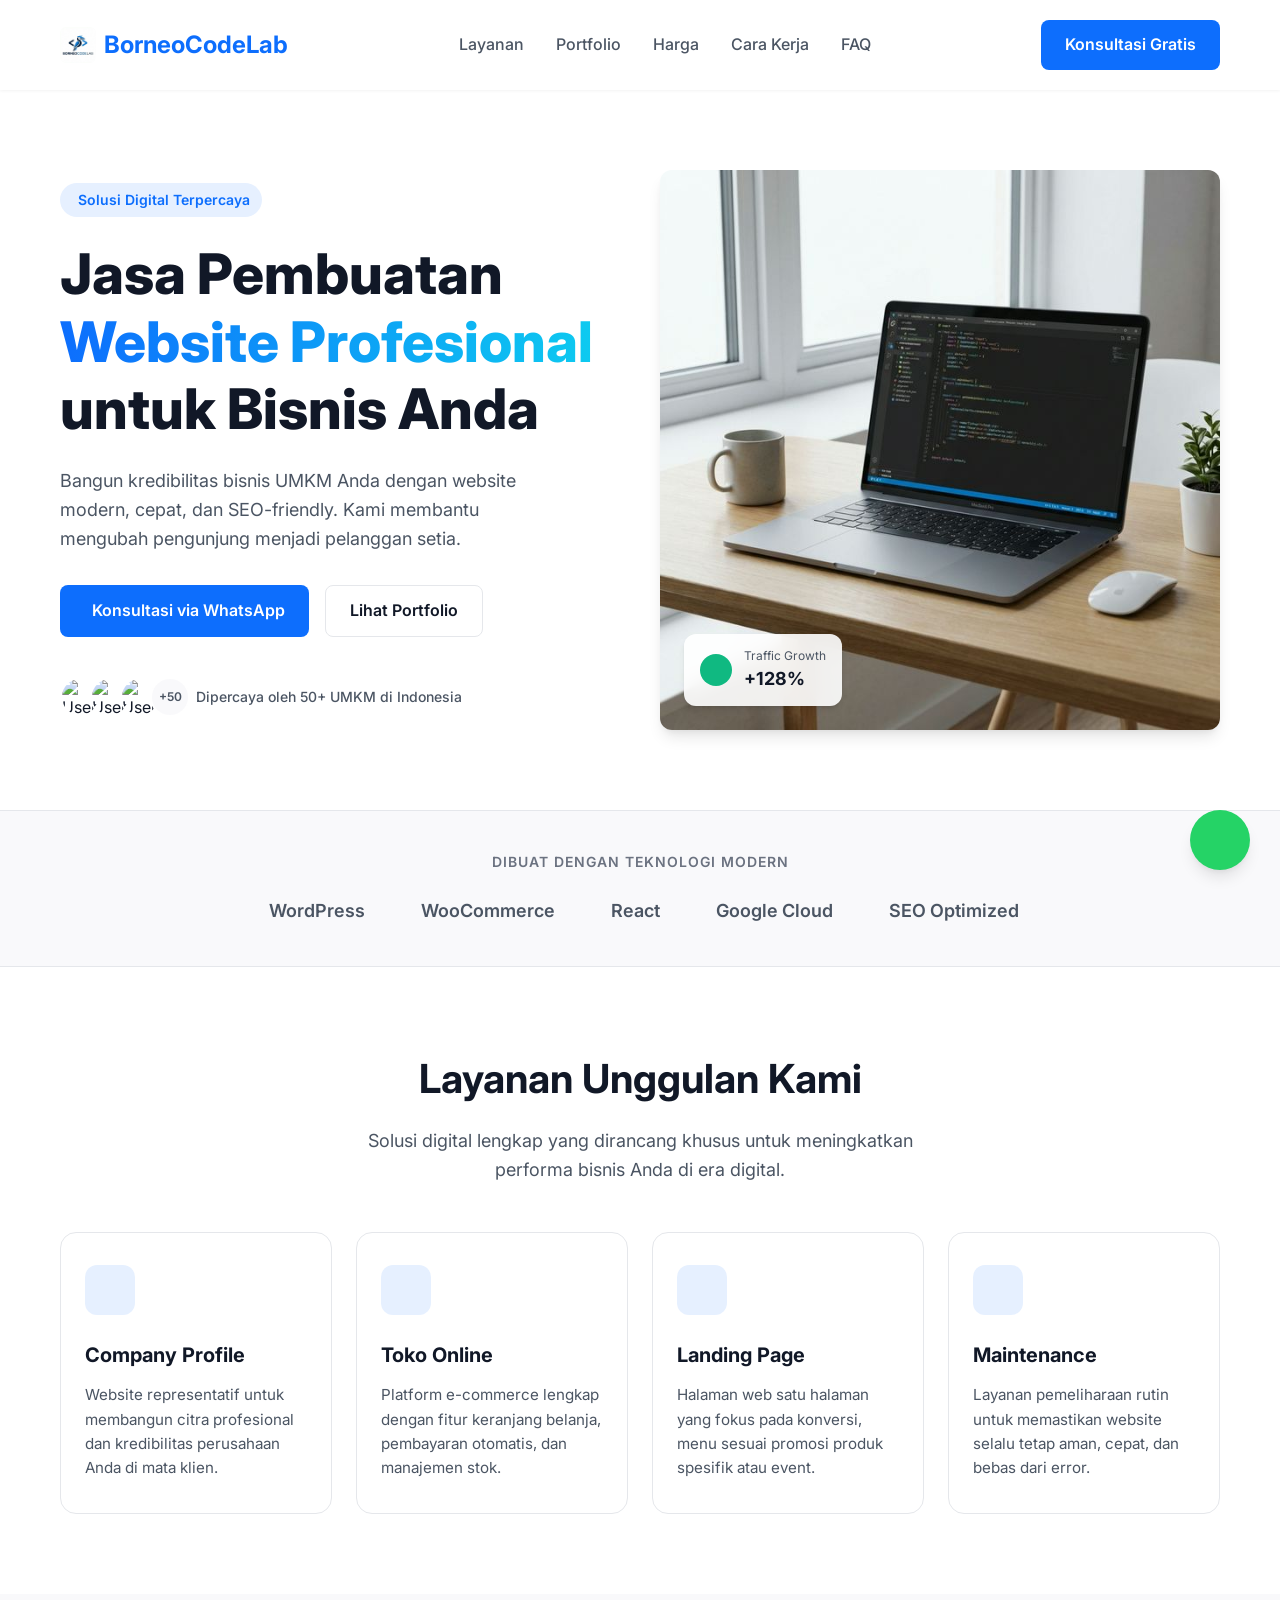
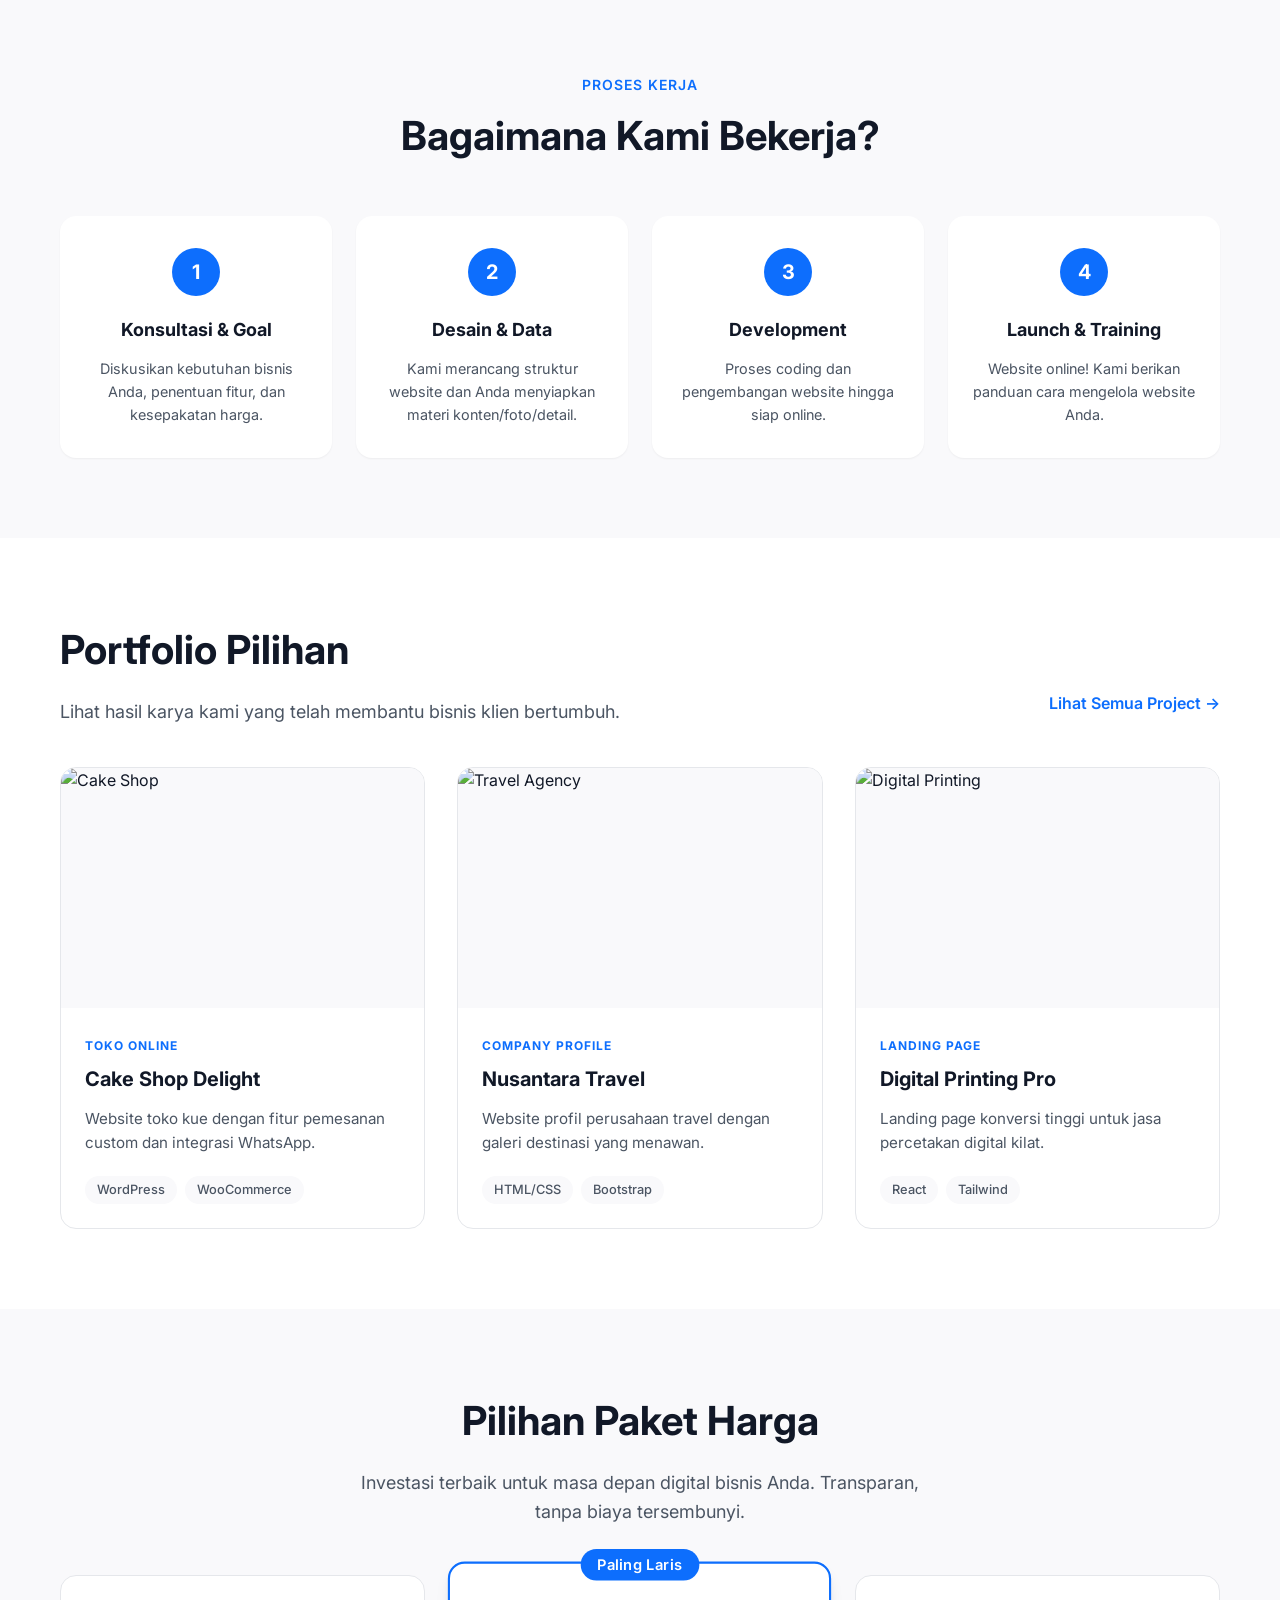
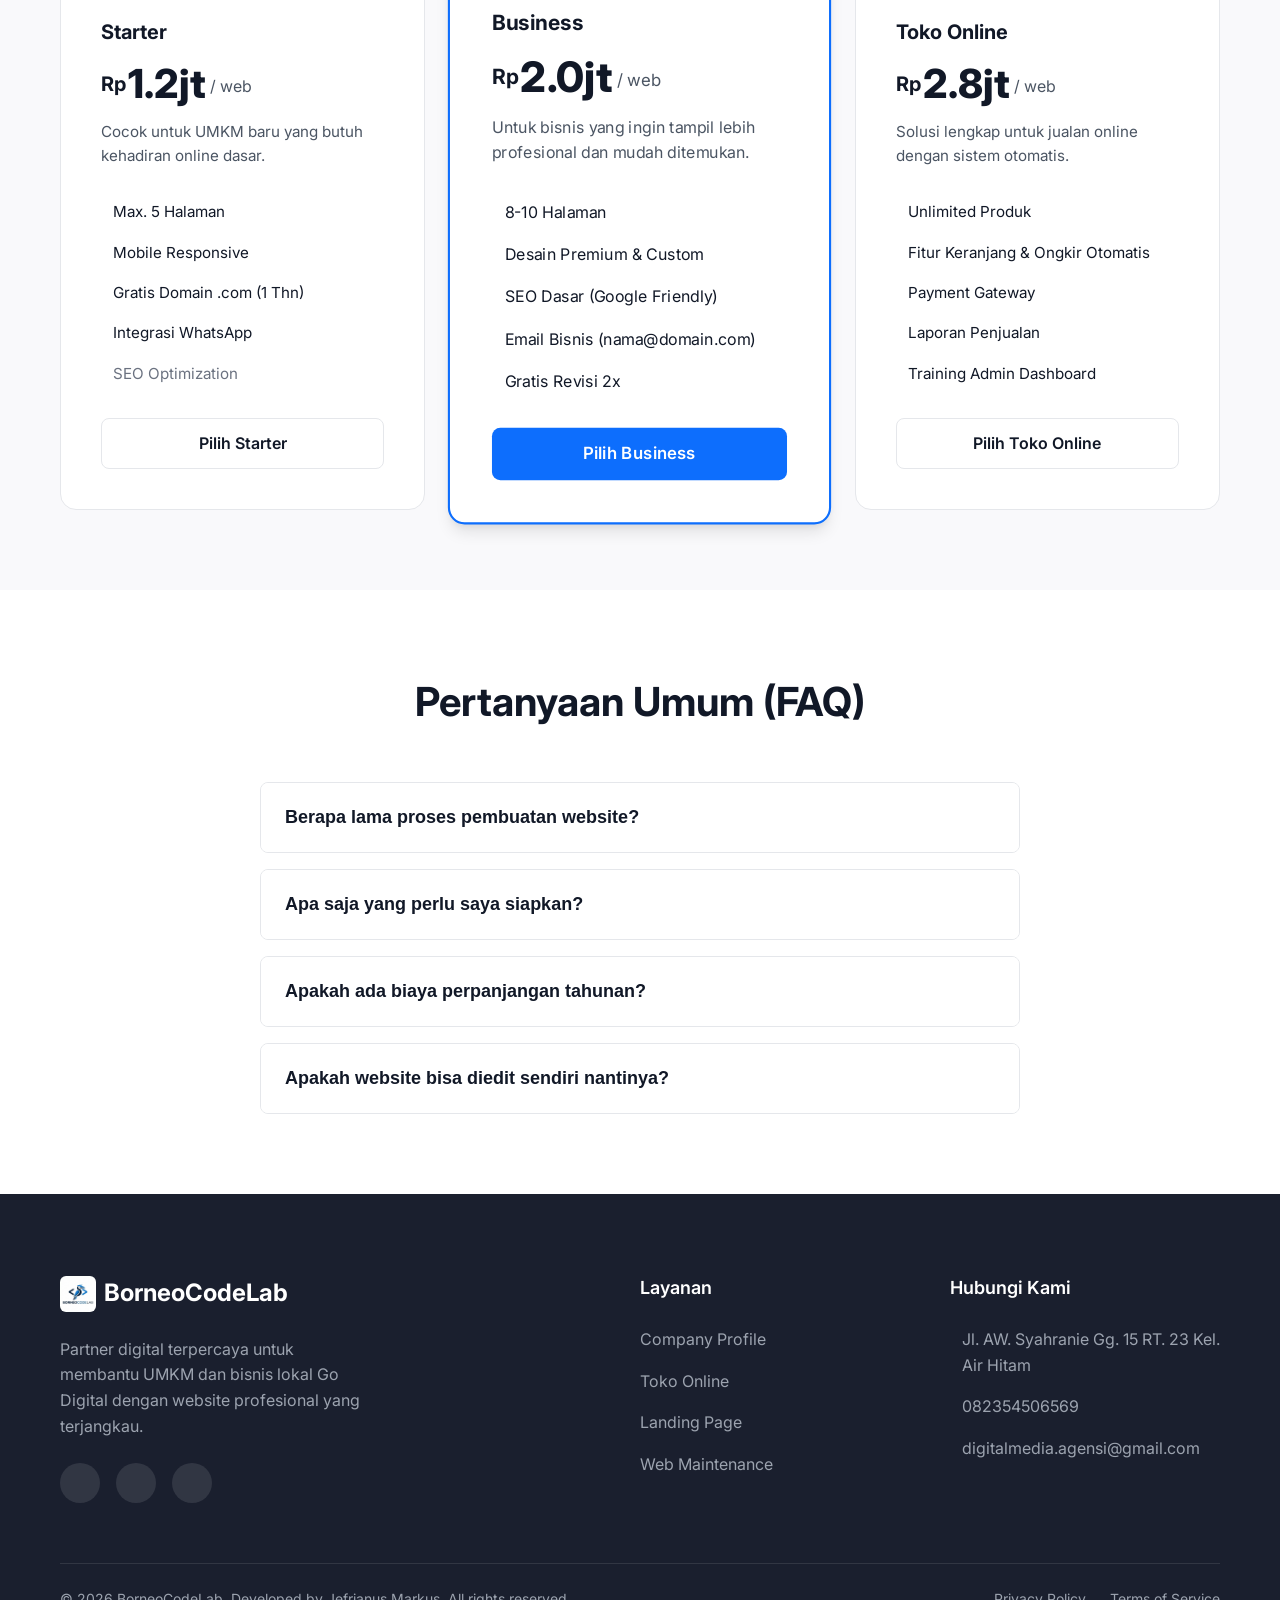
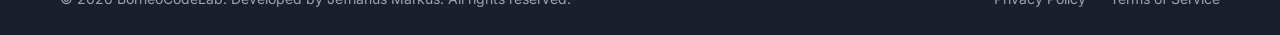
==== index.html @ c0558a6a "Add files via upload" ====
<!DOCTYPE html>
<html lang="id">

<head>
    <meta charset="UTF-8">
    <meta name="viewport" content="width=device-width, initial-scale=1.0">
    <title>BorneoCodeLab | Jasa Pembuatan Website Profesional</title>
    <meta name="description"
        content="Jasa pembuatan website profesional untuk bisnis dan UMKM Anda. Desain modern, cepat, dan SEO-friendly.">
    <link rel="preconnect" href="https://fonts.googleapis.com">
    <link rel="preconnect" href="https://fonts.gstatic.com" crossorigin>
    <link href="https://fonts.googleapis.com/css2?family=Inter:wght@300;400;500;600;700&display=swap" rel="stylesheet">
    <script src="https://unpkg.com/@phosphor-icons/web"></script>
    <link rel="stylesheet" href="css/style.css">
</head>

<body>

    <!-- Header Navigation -->
    <header class="header">
        <div class="container header-container">
            <a href="#" class="logo">
                <img src="assets/logo_borneocodelab.png" alt="BorneoCodeLab Logo"
                    style="height: 36px; border-radius: 6px; mix-blend-mode: multiply;">
                BorneoCodeLab
            </a>

            <nav class="nav-links">
                <a href="#layanan">Layanan</a>
                <a href="#portfolio">Portfolio</a>
                <a href="#harga">Harga</a>
                <a href="#cara-kerja">Cara Kerja</a>
                <a href="#faq">FAQ</a>
            </nav>

            <a href="#kontak" class="btn btn-primary">Konsultasi Gratis</a>

            <button class="mobile-menu-btn">
                <i class="ph ph-list"></i>
            </button>
        </div>
    </header>

    <!-- Hero Section -->
    <section class="hero">
        <div class="container hero-container">
            <div class="hero-content">
                <div class="badge">
                    <i class="ph-fill ph-star"></i> Solusi Digital Terpercaya
                </div>
                <h1>Jasa Pembuatan <br><span class="text-gradient">Website Profesional</span><br> untuk Bisnis Anda</h1>
                <p>Bangun kredibilitas bisnis UMKM Anda dengan website modern, cepat, dan SEO-friendly. Kami membantu
                    mengubah pengunjung menjadi pelanggan setia.</p>

                <div class="hero-buttons">
                    <a href="https://wa.me/6282354506569" class="btn btn-primary" target="_blank">
                        <i class="ph-fill ph-whatsapp-logo"></i> Konsultasi via WhatsApp
                    </a>
                    <a href="#portfolio" class="btn btn-secondary">Lihat Portfolio</a>
                </div>

                <div class="social-proof">
                    <div class="avatars">
                        <img src="https://i.pravatar.cc/100?img=1" alt="User 1">
                        <img src="https://i.pravatar.cc/100?img=3" alt="User 2">
                        <img src="https://i.pravatar.cc/100?img=5" alt="User 3">
                        <div class="avatar-more">+50</div>
                    </div>
                    <span>Dipercaya oleh 50+ UMKM di Indonesia</span>
                </div>
            </div>

            <div class="hero-image">
                <div class="image-wrapper">
                    <img src="assets/hero_laptop.png" alt="Laptop showing code">
                    <div class="floating-badge">
                        <div class="icon-up"><i class="ph-fill ph-trend-up"></i></div>
                        <div class="badge-text">
                            <span class="label">Traffic Growth</span>
                            <span class="value">+128%</span>
                        </div>
                    </div>
                </div>
            </div>
        </div>
    </section>

    <!-- Logo Banner -->
    <section class="tech-stack">
        <div class="container">
            <p class="tech-title">DIBUAT DENGAN TEKNOLOGI MODERN</p>
            <div class="tech-logos">
                <div class="tech-item"><i class="ph ph-squares-four"></i> WordPress</div>
                <div class="tech-item"><i class="ph ph-shopping-cart"></i> WooCommerce</div>
                <div class="tech-item"><i class="ph ph-atom"></i> React</div>
                <div class="tech-item"><i class="ph ph-cloud"></i> Google Cloud</div>
                <div class="tech-item"><i class="ph ph-magnifying-glass"></i> SEO Optimized</div>
            </div>
        </div>
    </section>

    <!-- Services Section -->
    <section id="layanan" class="services">
        <div class="container">
            <div class="section-header">
                <h2>Layanan Unggulan Kami</h2>
                <p>Solusi digital lengkap yang dirancang khusus untuk meningkatkan performa bisnis Anda di era digital.
                </p>
            </div>

            <div class="services-grid">
                <div class="service-card">
                    <div class="icon-wrapper"><i class="ph ph-buildings"></i></div>
                    <h3>Company Profile</h3>
                    <p>Website representatif untuk membangun citra profesional dan kredibilitas perusahaan Anda di mata
                        klien.</p>
                </div>
                <div class="service-card">
                    <div class="icon-wrapper"><i class="ph ph-storefront"></i></div>
                    <h3>Toko Online</h3>
                    <p>Platform e-commerce lengkap dengan fitur keranjang belanja, pembayaran otomatis, dan manajemen
                        stok.</p>
                </div>
                <div class="service-card">
                    <div class="icon-wrapper"><i class="ph ph-rocket-launch"></i></div>
                    <h3>Landing Page</h3>
                    <p>Halaman web satu halaman yang fokus pada konversi, menu sesuai promosi produk spesifik atau
                        event.</p>
                </div>
                <div class="service-card">
                    <div class="icon-wrapper"><i class="ph ph-wrench"></i></div>
                    <h3>Maintenance</h3>
                    <p>Layanan pemeliharaan rutin untuk memastikan website selalu tetap aman, cepat, dan bebas dari
                        error.</p>
                </div>
            </div>
        </div>
    </section>

    <!-- How it Works Section -->
    <section id="cara-kerja" class="how-it-works bg-light">
        <div class="container">
            <div class="section-header">
                <span class="subtitle">PROSES KERJA</span>
                <h2>Bagaimana Kami Bekerja?</h2>
            </div>

            <div class="steps-grid">
                <div class="step-card">
                    <div class="step-number">1</div>
                    <h3>Konsultasi & Goal</h3>
                    <p>Diskusikan kebutuhan bisnis Anda, penentuan fitur, dan kesepakatan harga.</p>
                </div>
                <div class="step-card">
                    <div class="step-number">2</div>
                    <h3>Desain & Data</h3>
                    <p>Kami merancang struktur website dan Anda menyiapkan materi konten/foto/detail.</p>
                </div>
                <div class="step-card">
                    <div class="step-number">3</div>
                    <h3>Development</h3>
                    <p>Proses coding dan pengembangan website hingga siap online.</p>
                </div>
                <div class="step-card">
                    <div class="step-number">4</div>
                    <h3>Launch & Training</h3>
                    <p>Website online! Kami berikan panduan cara mengelola website Anda.</p>
                </div>
            </div>
        </div>
    </section>

    <!-- Portfolio Section -->
    <section id="portfolio" class="portfolio">
        <div class="container">
            <div class="portfolio-header">
                <div class="section-header left-align">
                    <h2>Portfolio Pilihan</h2>
                    <p>Lihat hasil karya kami yang telah membantu bisnis klien bertumbuh.</p>
                </div>
                <a href="#" class="view-all">Lihat Semua Project &rarr;</a>
            </div>

            <div class="portfolio-grid">
                <!-- Portfolio 1 -->
                <div class="portfolio-card">
                    <div class="portfolio-image">
                        <img src="https://picsum.photos/seed/cake/600/400" alt="Cake Shop">
                    </div>
                    <div class="portfolio-content">
                        <span class="tag">TOKO ONLINE</span>
                        <h3>Cake Shop Delight</h3>
                        <p>Website toko kue dengan fitur pemesanan custom dan integrasi WhatsApp.</p>
                        <div class="tags">
                            <span>WordPress</span>
                            <span>WooCommerce</span>
                        </div>
                    </div>
                </div>
                <!-- Portfolio 2 -->
                <div class="portfolio-card">
                    <div class="portfolio-image">
                        <img src="https://picsum.photos/seed/travel/600/400" alt="Travel Agency">
                    </div>
                    <div class="portfolio-content">
                        <span class="tag">COMPANY PROFILE</span>
                        <h3>Nusantara Travel</h3>
                        <p>Website profil perusahaan travel dengan galeri destinasi yang menawan.</p>
                        <div class="tags">
                            <span>HTML/CSS</span>
                            <span>Bootstrap</span>
                        </div>
                    </div>
                </div>
                <!-- Portfolio 3 -->
                <div class="portfolio-card">
                    <div class="portfolio-image">
                        <img src="https://picsum.photos/seed/tech/600/400" alt="Digital Printing">
                    </div>
                    <div class="portfolio-content">
                        <span class="tag">LANDING PAGE</span>
                        <h3>Digital Printing Pro</h3>
                        <p>Landing page konversi tinggi untuk jasa percetakan digital kilat.</p>
                        <div class="tags">
                            <span>React</span>
                            <span>Tailwind</span>
                        </div>
                    </div>
                </div>
            </div>
        </div>
    </section>

    <!-- Pricing Section -->
    <section id="harga" class="pricing bg-light">
        <div class="container">
            <div class="section-header">
                <h2>Pilihan Paket Harga</h2>
                <p>Investasi terbaik untuk masa depan digital bisnis Anda. Transparan, tanpa biaya tersembunyi.</p>
            </div>

            <div class="pricing-grid">
                <!-- Pricing 1 -->
                <div class="pricing-card">
                    <div class="plan-name">Starter</div>
                    <div class="price">
                        <span class="currency">Rp</span>
                        <span class="amount">1.2jt</span>
                        <span class="period">/ web</span>
                    </div>
                    <p class="plan-desc">Cocok untuk UMKM baru yang butuh kehadiran online dasar.</p>

                    <ul class="features">
                        <li><i class="ph-fill ph-check-circle"></i> Max. 5 Halaman</li>
                        <li><i class="ph-fill ph-check-circle"></i> Mobile Responsive</li>
                        <li><i class="ph-fill ph-check-circle"></i> Gratis Domain .com (1 Thn)</li>
                        <li><i class="ph-fill ph-check-circle"></i> Integrasi WhatsApp</li>
                        <li class="disabled"><i class="ph ph-minus-circle"></i> SEO Optimization</li>
                    </ul>

                    <a href="https://wa.me/6282354506569?text=Halo%20Jefri%2C%20saya%20tertarik%20dengan%20paket%20website%20Starter."
                        class="btn btn-outline" target="_blank">Pilih Starter</a>
                </div>

                <!-- Pricing 2 (Popular) -->
                <div class="pricing-card popular">
                    <div class="popular-badge">Paling Laris</div>
                    <div class="plan-name">Business</div>
                    <div class="price">
                        <span class="currency">Rp</span>
                        <span class="amount">2.0jt</span>
                        <span class="period">/ web</span>
                    </div>
                    <p class="plan-desc">Untuk bisnis yang ingin tampil lebih profesional dan mudah ditemukan.</p>

                    <ul class="features">
                        <li><i class="ph-fill ph-check-circle"></i> 8-10 Halaman</li>
                        <li><i class="ph-fill ph-check-circle"></i> Desain Premium & Custom</li>
                        <li><i class="ph-fill ph-check-circle"></i> SEO Dasar (Google Friendly)</li>
                        <li><i class="ph-fill ph-check-circle"></i> Email Bisnis (nama@domain.com)</li>
                        <li><i class="ph-fill ph-check-circle"></i> Gratis Revisi 2x</li>
                    </ul>

                    <a href="https://wa.me/6282354506569?text=Halo%20Jefri%2C%20saya%20tertarik%20dengan%20paket%20website%20Business."
                        class="btn btn-primary" target="_blank">Pilih Business</a>
                </div>

                <!-- Pricing 3 -->
                <div class="pricing-card">
                    <div class="plan-name">Toko Online</div>
                    <div class="price">
                        <span class="currency">Rp</span>
                        <span class="amount">2.8jt</span>
                        <span class="period">/ web</span>
                    </div>
                    <p class="plan-desc">Solusi lengkap untuk jualan online dengan sistem otomatis.</p>

                    <ul class="features">
                        <li><i class="ph-fill ph-check-circle"></i> Unlimited Produk</li>
                        <li><i class="ph-fill ph-check-circle"></i> Fitur Keranjang & Ongkir Otomatis</li>
                        <li><i class="ph-fill ph-check-circle"></i> Payment Gateway</li>
                        <li><i class="ph-fill ph-check-circle"></i> Laporan Penjualan</li>
                        <li><i class="ph-fill ph-check-circle"></i> Training Admin Dashboard</li>
                    </ul>

                    <a href="https://wa.me/6282354506569?text=Halo%20Jefri%2C%20saya%20tertarik%20dengan%20paket%20website%20Toko%20Online."
                        class="btn btn-outline" target="_blank">Pilih Toko Online</a>
                </div>
            </div>
        </div>
    </section>

    <!-- FAQ Section -->
    <section id="faq" class="faq">
        <div class="container faq-container">
            <div class="section-header">
                <h2>Pertanyaan Umum (FAQ)</h2>
            </div>

            <div class="accordion">
                <div class="accordion-item">
                    <button class="accordion-header">
                        Berapa lama proses pembuatan website?
                        <i class="ph ph-caret-down"></i>
                    </button>
                    <div class="accordion-content">
                        <p>Waktu pengerjaan umumnya memakan waktu 7 hingga 14 hari kerja tergantung dari kompleksitas
                            fitur dan kesiapan materi dari Anda.</p>
                    </div>
                </div>
                <div class="accordion-item">
                    <button class="accordion-header">
                        Apa saja yang perlu saya siapkan?
                        <i class="ph ph-caret-down"></i>
                    </button>
                    <div class="accordion-content">
                        <p>Anda hanya perlu menyiapkan profil singkat bisnis, logo, foto-foto produk/jasa, dan draft
                            konten. Kami akan memandu Anda untuk sisanya.</p>
                    </div>
                </div>
                <div class="accordion-item">
                    <button class="accordion-header">
                        Apakah ada biaya perpanjangan tahunan?
                        <i class="ph ph-caret-down"></i>
                    </button>
                    <div class="accordion-content">
                        <p>Ya, biaya perpanjangan sekitar Rp 500.000 hingga Rp 1.000.000 per tahun untuk memperpanjang
                            masa aktif domain dan hosting (server) agar website Anda tetap online.</p>
                    </div>
                </div>
                <div class="accordion-item">
                    <button class="accordion-header">
                        Apakah website bisa diedit sendiri nantinya?
                        <i class="ph ph-caret-down"></i>
                    </button>
                    <div class="accordion-content">
                        <p>Tentu saja. Kami akan memberikan dashboard admin yang user-friendly dan memberikan panduan
                            singkat (training) tentang cara mengubah teks, gambar, atau produk.</p>
                    </div>
                </div>
            </div>
        </div>
    </section>

    <!-- Footer -->
    <footer class="footer">
        <div class="container footer-container">
            <div class="footer-col brand-col">
                <a href="#" class="logo footer-logo">
                    <img src="assets/logo_borneocodelab.png" alt="BorneoCodeLab Logo"
                        style="height: 36px; border-radius: 6px;">
                    BorneoCodeLab
                </a>
                <p>Partner digital terpercaya untuk membantu UMKM dan bisnis lokal Go Digital dengan website profesional
                    yang terjangkau.</p>
                <div class="social-icons">
                    <a href="#"><i class="ph ph-twitter-logo"></i></a>
                    <a href="#"><i class="ph ph-instagram-logo"></i></a>
                    <a href="#"><i class="ph ph-linkedin-logo"></i></a>
                </div>
            </div>

            <div class="footer-col">
                <h3>Layanan</h3>
                <ul>
                    <li><a href="#">Company Profile</a></li>
                    <li><a href="#">Toko Online</a></li>
                    <li><a href="#">Landing Page</a></li>
                    <li><a href="#">Web Maintenance</a></li>
                </ul>
            </div>

            <div class="footer-col">
                <h3>Hubungi Kami</h3>
                <ul class="contact-info">
                    <li><i class="ph-fill ph-map-pin"></i> Jl. AW. Syahranie Gg. 15 RT. 23 Kel. Air Hitam</li>
                    <li><i class="ph-fill ph-phone"></i> 082354506569</li>
                    <li><i class="ph-fill ph-envelope-simple"></i> digitalmedia.agensi@gmail.com</li>
                </ul>
            </div>
        </div>

        <div class="container">
            <div class="footer-bottom">
                <p>&copy; 2026 BorneoCodeLab. Developed by Jefrianus Markus. All rights reserved.</p>
                <div class="footer-links">
                    <a href="#">Privacy Policy</a>
                    <a href="#">Terms of Service</a>
                </div>
            </div>
        </div>
    </footer>

    <!-- Floating WhatsApp -->
    <a href="https://wa.me/6282354506569" class="floating-wa" target="_blank">
        <i class="ph-fill ph-whatsapp-logo"></i>
    </a>

    <script src="js/script.js"></script>
</body>

</html>
---- css/style.css ----
/* Reset */
* {
    margin: 0;
    padding: 0;
    box-sizing: border-box;
}

:root {
    --primary-color: #0d6efd; /* Bootstrap blue similar to the design */
    --primary-hover: #0b5ed7;
    --text-primary: #111827;
    --text-secondary: #4b5563;
    --text-light: #6b7280;
    --bg-light: #f9f9fb;
    --white: #ffffff;
    --border-color: #e5e7eb;
    --font-family: 'Inter', sans-serif;
    --shadow-sm: 0 1px 2px 0 rgba(0, 0, 0, 0.05);
    --shadow-md: 0 4px 6px -1px rgba(0, 0, 0, 0.1), 0 2px 4px -1px rgba(0, 0, 0, 0.06);
    --shadow-lg: 0 10px 15px -3px rgba(0, 0, 0, 0.1), 0 4px 6px -2px rgba(0, 0, 0, 0.05);
}

body {
    font-family: var(--font-family);
    color: var(--text-primary);
    line-height: 1.6;
    background-color: var(--white);
}

a {
    text-decoration: none;
    color: inherit;
    transition: all 0.3s ease;
}

ul {
    list-style: none;
}

.container {
    max-width: 1200px;
    margin: 0 auto;
    padding: 0 20px;
}

.bg-light {
    background-color: var(--bg-light);
}

/* Buttons */
.btn {
    display: inline-flex;
    align-items: center;
    justify-content: center;
    gap: 8px;
    padding: 12px 24px;
    border-radius: 8px;
    font-size: 1rem;
    font-weight: 600;
    cursor: pointer;
    transition: all 0.3s ease;
    border: none;
}

.btn-primary {
    background-color: var(--primary-color);
    color: var(--white);
}

.btn-primary:hover {
    background-color: var(--primary-hover);
    transform: translateY(-2px);
    box-shadow: var(--shadow-md);
}

.btn-secondary {
    background-color: var(--white);
    color: var(--text-primary);
    border: 1px solid var(--border-color);
}

.btn-secondary:hover {
    border-color: var(--text-secondary);
    background-color: var(--bg-light);
}

.btn-outline {
    background-color: transparent;
    color: var(--text-primary);
    border: 1px solid var(--border-color);
}
.btn-outline:hover {
    background-color: var(--bg-light);
}


/* Section Headers */
.section-header {
    text-align: center;
    margin-bottom: 3rem;
    max-width: 600px;
    margin-left: auto;
    margin-right: auto;
}

.section-header.left-align {
    text-align: left;
    margin-left: 0;
    margin-right: 0;
}

.section-header h2 {
    font-size: 2.5rem;
    font-weight: 700;
    margin-bottom: 1rem;
}

.section-header p {
    color: var(--text-secondary);
    font-size: 1.125rem;
}

.subtitle {
    display: block;
    color: var(--primary-color);
    font-weight: 600;
    font-size: 0.875rem;
    text-transform: uppercase;
    letter-spacing: 1px;
    margin-bottom: 0.5rem;
}

/* Header Navbar */
.header {
    background-color: var(--white);
    padding: 20px 0;
    position: sticky;
    top: 0;
    z-index: 1000;
    box-shadow: 0 1px 3px rgba(0,0,0,0.05);
}

.header-container {
    display: flex;
    justify-content: space-between;
    align-items: center;
}

.logo {
    display: flex;
    align-items: center;
    gap: 8px;
    font-size: 1.5rem;
    font-weight: 700;
    color: var(--primary-color);
}

.logo i {
    font-size: 1.8rem;
}

.nav-links {
    display: flex;
    gap: 32px;
}

.nav-links a {
    color: var(--text-secondary);
    font-weight: 500;
}

.nav-links a:hover {
    color: var(--primary-color);
}

.mobile-menu-btn {
    display: none;
    background: none;
    border: none;
    font-size: 1.5rem;
    cursor: pointer;
    color: var(--text-primary);
}

/* Hero Section */
.hero {
    padding: 80px 0;
    overflow: hidden;
}

.hero-container {
    display: grid;
    grid-template-columns: 1fr 1fr;
    gap: 40px;
    align-items: center;
}

.badge {
    display: inline-flex;
    align-items: center;
    gap: 6px;
    padding: 6px 12px;
    background-color: rgba(13, 110, 253, 0.1);
    color: var(--primary-color);
    border-radius: 20px;
    font-size: 0.875rem;
    font-weight: 600;
    margin-bottom: 24px;
}

.hero h1 {
    font-size: 3.5rem;
    font-weight: 800;
    line-height: 1.2;
    margin-bottom: 24px;
}

.text-gradient {
    background: linear-gradient(90deg, #0d6efd, #0dcaf0);
    -webkit-background-clip: text;
    -webkit-text-fill-color: transparent;
}

.hero p {
    font-size: 1.125rem;
    color: var(--text-secondary);
    margin-bottom: 32px;
    max-width: 90%;
}

.hero-buttons {
    display: flex;
    gap: 16px;
    margin-bottom: 40px;
}

.social-proof {
    display: flex;
    align-items: center;
    gap: 16px;
}

.avatars {
    display: flex;
}

.avatars img, .avatar-more {
    width: 40px;
    height: 40px;
    border-radius: 50%;
    border: 2px solid var(--white);
    margin-right: -10px;
}

.avatar-more {
    background-color: var(--bg-light);
    display: flex;
    align-items: center;
    justify-content: center;
    font-size: 0.75rem;
    font-weight: 600;
    color: var(--text-secondary);
    z-index: 1;
}

.social-proof span {
    font-size: 0.875rem;
    color: var(--text-secondary);
    font-weight: 500;
}

.hero-image {
    position: relative;
}

.image-wrapper {
    position: relative;
    border-radius: 12px;
    overflow: hidden;
    box-shadow: var(--shadow-lg);
}

.image-wrapper img {
    width: 100%;
    height: auto;
    display: block;
}

.floating-badge {
    position: absolute;
    bottom: 24px;
    left: 24px;
    background-color: rgba(255, 255, 255, 0.9);
    backdrop-filter: blur(10px);
    padding: 12px 16px;
    border-radius: 12px;
    display: flex;
    align-items: center;
    gap: 12px;
    box-shadow: var(--shadow-md);
}

.icon-up {
    background-color: #10b981;
    color: white;
    width: 32px;
    height: 32px;
    border-radius: 50%;
    display: flex;
    align-items: center;
    justify-content: center;
}

.badge-text {
    display: flex;
    flex-direction: column;
}

.badge-text .label {
    font-size: 0.75rem;
    color: var(--text-secondary);
}

.badge-text .value {
    font-size: 1.125rem;
    font-weight: 700;
    color: var(--text-primary);
}

/* Tech Stack Banner */
.tech-stack {
    padding: 40px 0;
    background-color: var(--bg-light);
    border-top: 1px solid var(--border-color);
    border-bottom: 1px solid var(--border-color);
}

.tech-title {
    text-align: center;
    font-size: 0.875rem;
    font-weight: 600;
    color: var(--text-light);
    margin-bottom: 24px;
    letter-spacing: 1px;
}

.tech-logos {
    display: flex;
    justify-content: center;
    align-items: center;
    flex-wrap: wrap;
    gap: 48px;
}

.tech-item {
    display: flex;
    align-items: center;
    gap: 8px;
    font-size: 1.125rem;
    font-weight: 600;
    color: var(--text-secondary);
}

.tech-item i {
    font-size: 1.5rem;
}

/* Services */
.services {
    padding: 80px 0;
}

.services-grid {
    display: grid;
    grid-template-columns: repeat(4, 1fr);
    gap: 24px;
}

.service-card {
    padding: 32px 24px;
    border-radius: 16px;
    border: 1px solid var(--border-color);
    transition: all 0.3s ease;
    background-color: var(--white);
}

.service-card:hover {
    box-shadow: var(--shadow-lg);
    border-color: var(--primary-color);
    transform: translateY(-5px);
}

.icon-wrapper {
    width: 50px;
    height: 50px;
    background-color: rgba(13, 110, 253, 0.1);
    color: var(--primary-color);
    border-radius: 12px;
    display: flex;
    align-items: center;
    justify-content: center;
    font-size: 1.5rem;
    margin-bottom: 24px;
}

.service-card h3 {
    font-size: 1.25rem;
    font-weight: 700;
    margin-bottom: 12px;
}

.service-card p {
    color: var(--text-secondary);
    font-size: 0.95rem;
}

/* How It Works */
.how-it-works {
    padding: 80px 0;
}

.steps-grid {
    display: grid;
    grid-template-columns: repeat(4, 1fr);
    gap: 24px;
    position: relative;
}

.step-card {
    background-color: var(--white);
    padding: 32px 24px;
    border-radius: 16px;
    box-shadow: var(--shadow-sm);
    text-align: center;
}

.step-number {
    width: 48px;
    height: 48px;
    background-color: var(--primary-color);
    color: var(--white);
    border-radius: 50%;
    display: flex;
    align-items: center;
    justify-content: center;
    font-size: 1.25rem;
    font-weight: 700;
    margin: 0 auto 20px;
}

.step-card h3 {
    font-size: 1.125rem;
    font-weight: 700;
    margin-bottom: 12px;
}

.step-card p {
    color: var(--text-secondary);
    font-size: 0.9rem;
}

/* Portfolio */
.portfolio {
    padding: 80px 0;
}

.portfolio-header {
    display: flex;
    justify-content: space-between;
    align-items: flex-end;
    margin-bottom: 40px;
}

.portfolio-header .section-header {
    margin-bottom: 0;
}

.view-all {
    color: var(--primary-color);
    font-weight: 600;
    margin-bottom: 10px;
}

.view-all:hover {
    text-decoration: underline;
}

.portfolio-grid {
    display: grid;
    grid-template-columns: repeat(3, 1fr);
    gap: 32px;
}

.portfolio-card {
    border-radius: 16px;
    overflow: hidden;
    border: 1px solid var(--border-color);
    transition: all 0.3s ease;
}

.portfolio-card:hover {
    box-shadow: var(--shadow-lg);
    transform: translateY(-5px);
}

.portfolio-image {
    width: 100%;
    height: 240px;
    overflow: hidden;
    background-color: var(--bg-light);
}

.portfolio-image img {
    width: 100%;
    height: 100%;
    object-fit: cover;
    transition: transform 0.5s ease;
}

.portfolio-card:hover .portfolio-image img {
    transform: scale(1.05);
}

.portfolio-content {
    padding: 24px;
}

.portfolio-content .tag {
    font-size: 0.75rem;
    font-weight: 700;
    color: var(--primary-color);
    letter-spacing: 1px;
    margin-bottom: 8px;
    display: inline-block;
}

.portfolio-content h3 {
    font-size: 1.25rem;
    font-weight: 700;
    margin-bottom: 12px;
}

.portfolio-content p {
    color: var(--text-secondary);
    font-size: 0.95rem;
    margin-bottom: 20px;
}

.tags {
    display: flex;
    gap: 8px;
    flex-wrap: wrap;
}

.tags span {
    padding: 4px 12px;
    background-color: var(--bg-light);
    color: var(--text-secondary);
    border-radius: 20px;
    font-size: 0.8rem;
    font-weight: 500;
}

/* Pricing */
.pricing {
    padding: 80px 0;
}

.pricing-grid {
    display: grid;
    grid-template-columns: repeat(3, 1fr);
    gap: 32px;
    align-items: center;
}

.pricing-card {
    background-color: var(--white);
    border: 1px solid var(--border-color);
    border-radius: 16px;
    padding: 40px;
    position: relative;
    transition: all 0.3s ease;
}

.pricing-card:hover {
    box-shadow: var(--shadow-lg);
}

.pricing-card.popular {
    border: 2px solid var(--primary-color);
    box-shadow: var(--shadow-lg);
    transform: scale(1.05);
}

.popular-badge {
    position: absolute;
    top: -14px;
    left: 50%;
    transform: translateX(-50%);
    background-color: var(--primary-color);
    color: var(--white);
    padding: 4px 16px;
    border-radius: 20px;
    font-size: 0.875rem;
    font-weight: 600;
}

.plan-name {
    font-size: 1.25rem;
    font-weight: 700;
    margin-bottom: 16px;
}

.price {
    display: flex;
    align-items: flex-end;
    margin-bottom: 16px;
    color: var(--text-primary);
}

.price .currency {
    font-size: 1.25rem;
    font-weight: 700;
    margin-bottom: 4px;
    margin-right: 2px;
}

.price .amount {
    font-size: 2.5rem;
    font-weight: 800;
    line-height: 1;
}

.price .period {
    color: var(--text-secondary);
    margin-bottom: 4px;
    margin-left: 4px;
}

.plan-desc {
    color: var(--text-secondary);
    font-size: 0.95rem;
    margin-bottom: 32px;
}

.features {
    margin-bottom: 32px;
}

.features li {
    display: flex;
    align-items: center;
    gap: 12px;
    margin-bottom: 16px;
    font-size: 0.95rem;
}

.features li i {
    color: #10b981;
    font-size: 1.25rem;
}

.features li.disabled {
    color: var(--text-light);
}

.features li.disabled i {
    color: var(--text-light);
}

.pricing-card .btn {
    width: 100%;
}

/* FAQ */
.faq {
    padding: 80px 0;
}

.faq-container {
    max-width: 800px;
}

.accordion {
    display: flex;
    flex-direction: column;
    gap: 16px;
}

.accordion-item {
    border: 1px solid var(--border-color);
    border-radius: 8px;
    overflow: hidden;
}

.accordion-header {
    width: 100%;
    display: flex;
    justify-content: space-between;
    align-items: center;
    padding: 24px;
    background-color: var(--white);
    border: none;
    font-size: 1.125rem;
    font-weight: 600;
    color: var(--text-primary);
    cursor: pointer;
    transition: background-color 0.3s ease;
    text-align: left;
}

.accordion-header:hover {
    background-color: var(--bg-light);
}

.accordion-header i {
    transition: transform 0.3s ease;
}

.accordion-header.active i {
    transform: rotate(180deg);
}

.accordion-content {
    max-height: 0;
    overflow: hidden;
    transition: max-height 0.3s ease;
    background-color: var(--white);
}

.accordion-content p {
    padding: 0 24px 24px;
    color: var(--text-secondary);
    line-height: 1.6;
}

/* Footer */
.footer {
    background-color: #1a1f2e;
    color: var(--white);
    padding-top: 80px;
}

.footer-container {
    display: grid;
    grid-template-columns: 2fr 1fr 1fr;
    gap: 40px;
    margin-bottom: 60px;
}

.footer-logo {
    color: var(--white);
    margin-bottom: 24px;
}

.brand-col p {
    color: #9ca3af;
    max-width: 300px;
    margin-bottom: 24px;
}

.social-icons {
    display: flex;
    gap: 16px;
}

.social-icons a {
    width: 40px;
    height: 40px;
    background-color: rgba(255,255,255,0.1);
    color: var(--white);
    border-radius: 50%;
    display: flex;
    align-items: center;
    justify-content: center;
    font-size: 1.25rem;
}

.social-icons a:hover {
    background-color: var(--primary-color);
}

.footer-col h3 {
    font-size: 1.125rem;
    font-weight: 600;
    margin-bottom: 24px;
}

.footer-col ul li {
    margin-bottom: 16px;
}

.footer-col ul li a {
    color: #9ca3af;
}

.footer-col ul li a:hover {
    color: var(--white);
}

.contact-info li {
    display: flex;
    gap: 12px;
    color: #9ca3af;
    align-items: flex-start;
}

.contact-info li i {
    color: var(--primary-color);
    font-size: 1.25rem;
    margin-top: 2px;
}

.footer-bottom {
    display: flex;
    justify-content: space-between;
    align-items: center;
    padding: 24px 0;
    border-top: 1px solid rgba(255,255,255,0.1);
    color: #9ca3af;
    font-size: 0.875rem;
}

.footer-links {
    display: flex;
    gap: 24px;
}

.footer-links a:hover {
    color: var(--white);
}

/* Floating WA */
.floating-wa {
    position: fixed;
    bottom: 30px;
    right: 30px;
    width: 60px;
    height: 60px;
    background-color: #25d366;
    color: white;
    border-radius: 50%;
    display: flex;
    align-items: center;
    justify-content: center;
    font-size: 2rem;
    box-shadow: var(--shadow-lg);
    z-index: 1000;
    transition: transform 0.3s ease;
}

.floating-wa:hover {
    transform: scale(1.1);
}

/* Responsive */
@media (max-width: 1024px) {
    .pricing-card.popular {
        transform: scale(1);
    }
}

@media (max-width: 992px) {
    .hero-container {
        grid-template-columns: 1fr;
        text-align: center;
    }
    .hero h1 {
        font-size: 2.8rem;
    }
    .hero p {
        margin-left: auto;
        margin-right: auto;
    }
    .hero-buttons {
        justify-content: center;
    }
    .social-proof {
        justify-content: center;
    }
    .services-grid, .steps-grid {
        grid-template-columns: repeat(2, 1fr);
    }
    .portfolio-grid, .pricing-grid {
        grid-template-columns: repeat(2, 1fr);
    }
    .footer-container {
        grid-template-columns: 1fr 1fr;
    }
    .nav-links {
        display: none;
    }
    .mobile-menu-btn {
        display: block;
    }
    .header .btn {
        display: none;
    }
}

@media (max-width: 768px) {
    .hero h1 {
        font-size: 2.2rem;
    }
    .services-grid, .steps-grid, .portfolio-grid, .pricing-grid {
        grid-template-columns: 1fr;
    }
    .footer-container {
        grid-template-columns: 1fr;
    }
    .portfolio-header {
        flex-direction: column;
        align-items: flex-start;
        gap: 16px;
    }
}
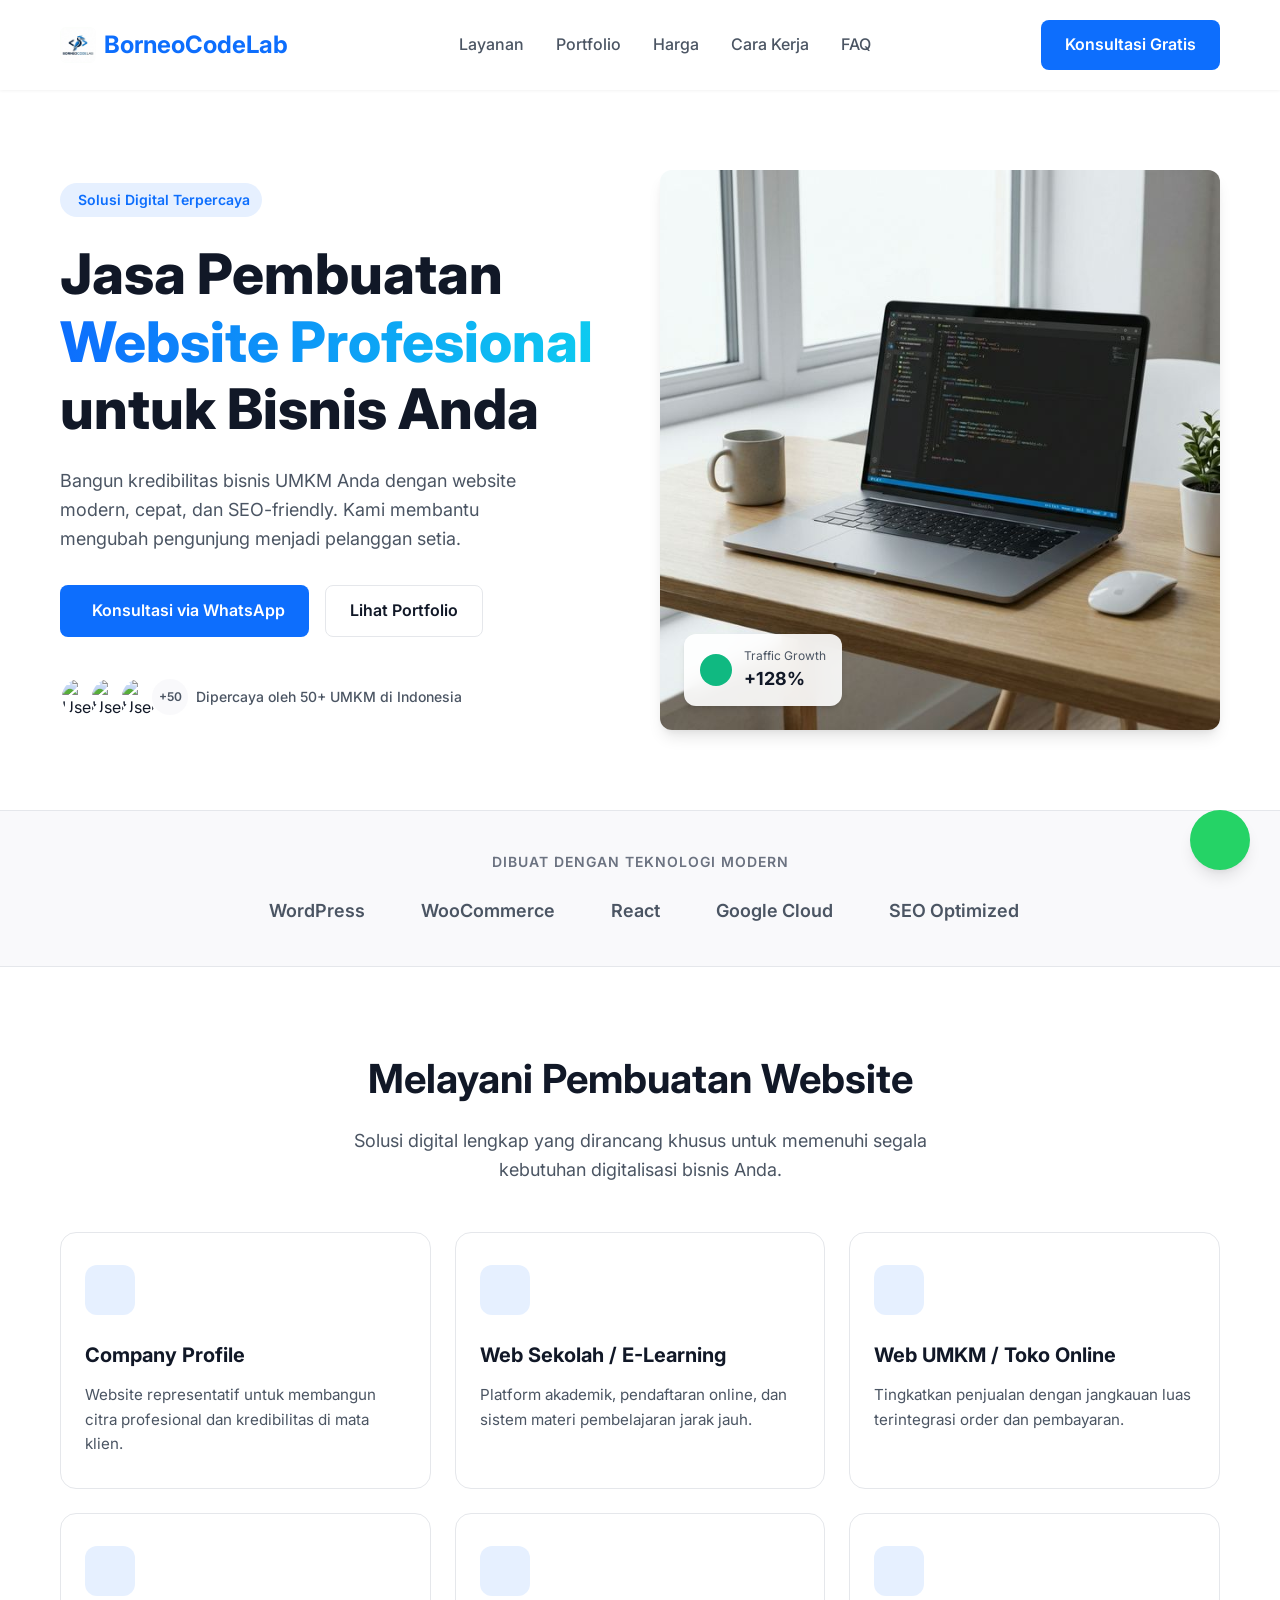
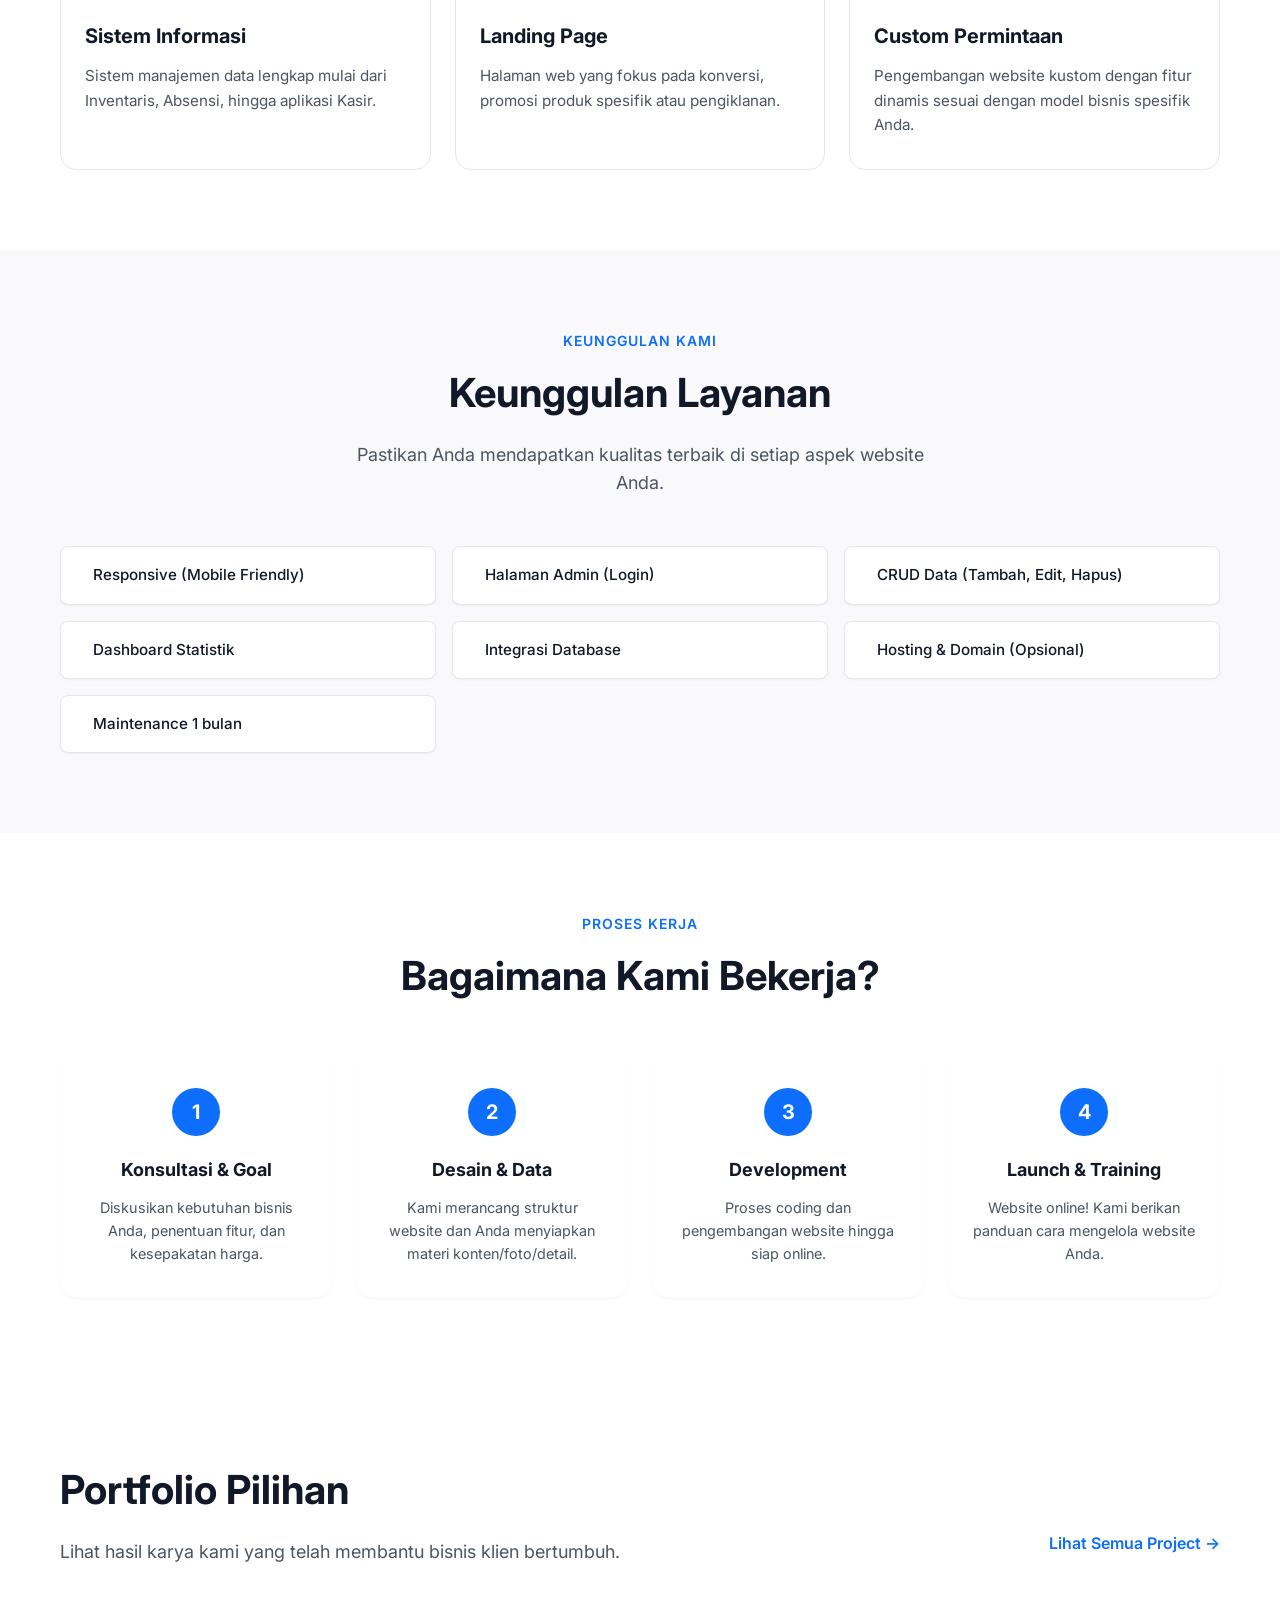
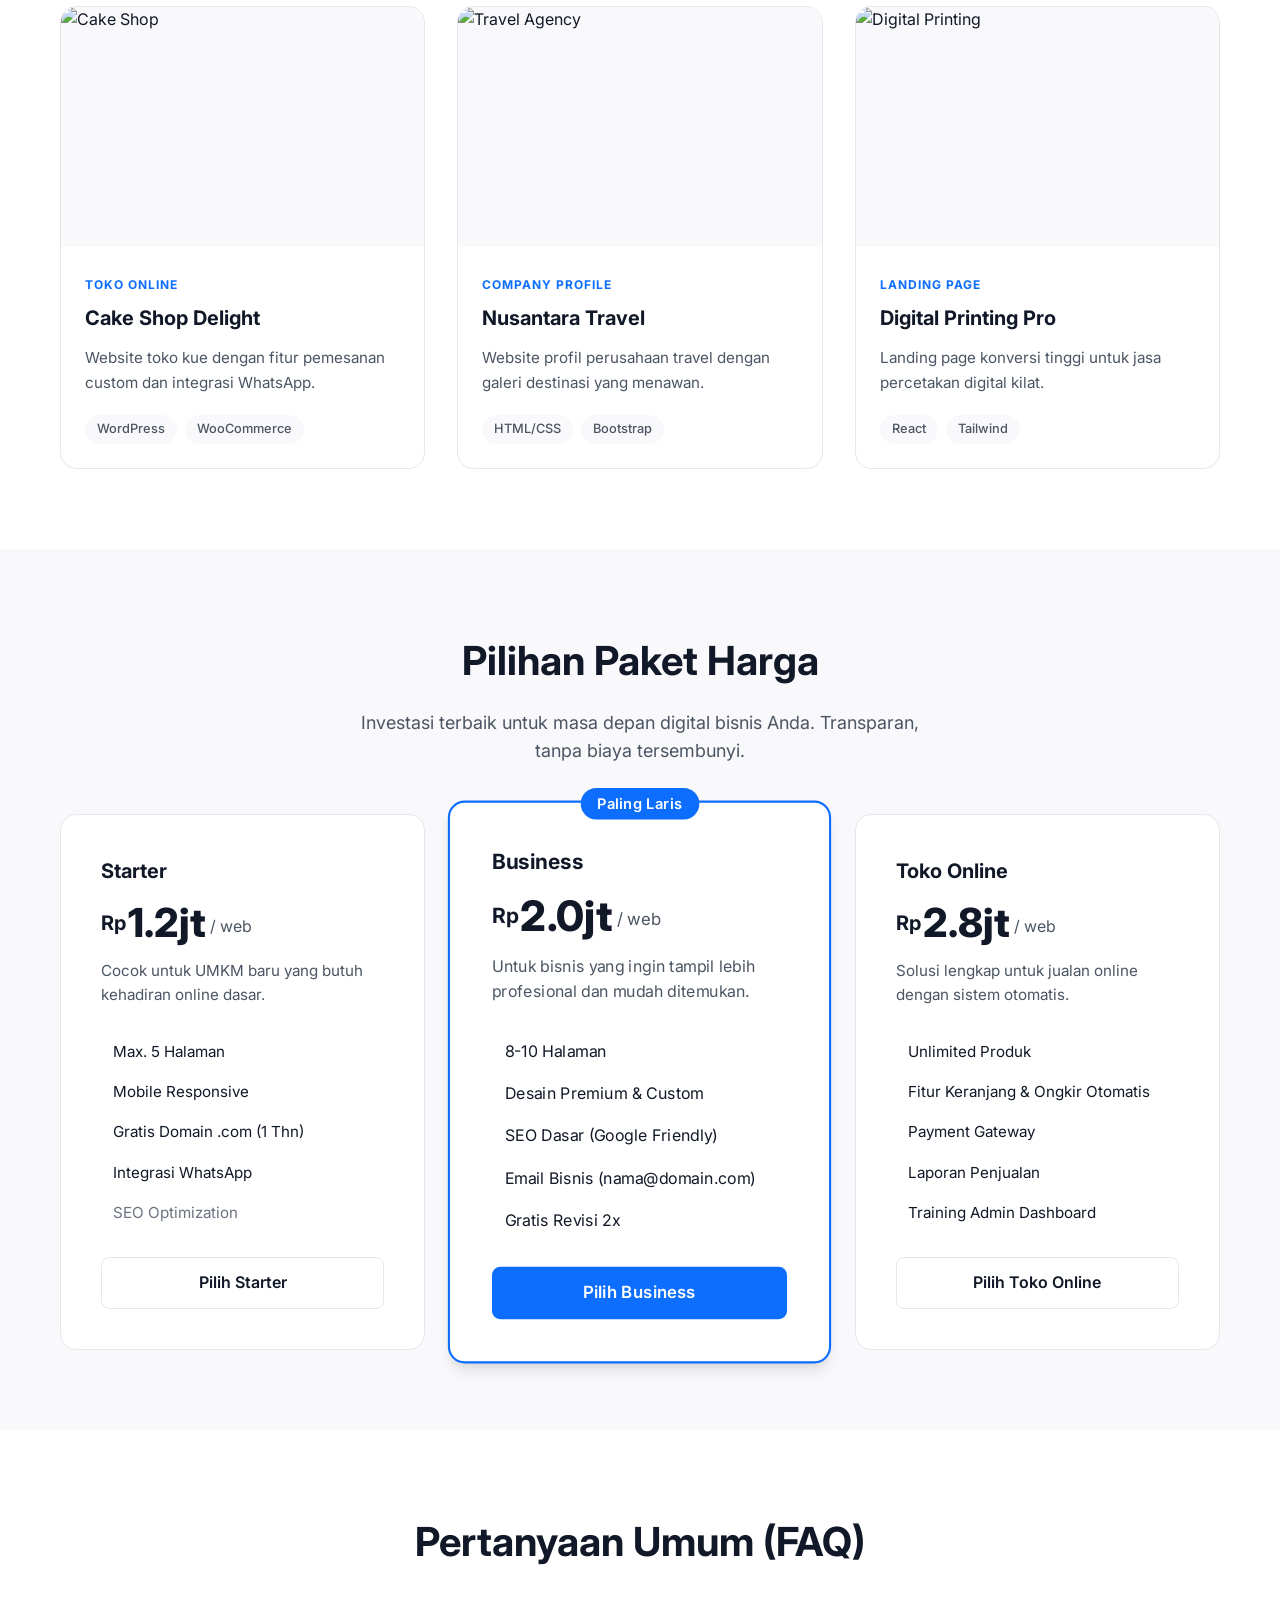
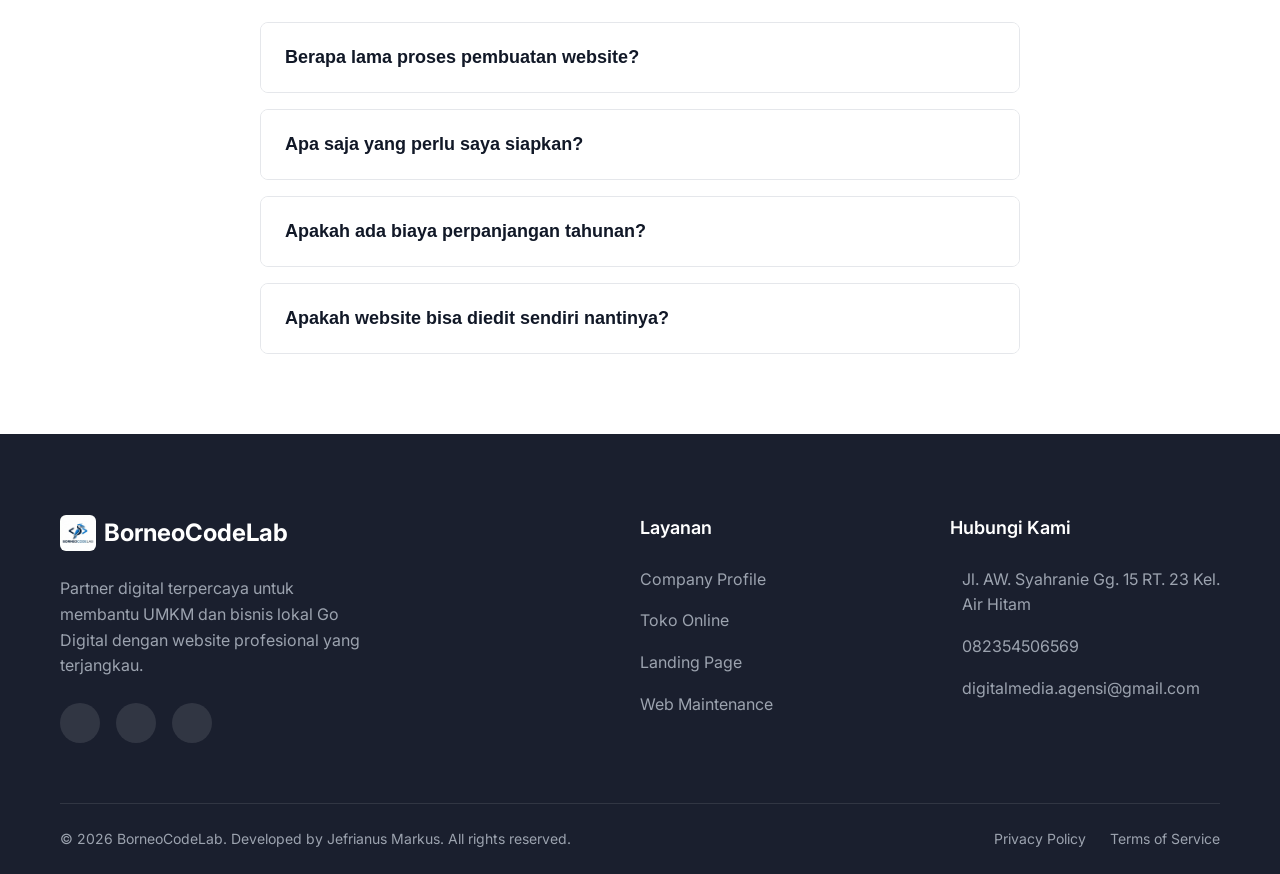
==== commit a8eaa00f: "Add files via upload" ====
--- a/index.html
+++ b/index.html
@@ -103,42 +103,71 @@
     <section id="layanan" class="services">
         <div class="container">
             <div class="section-header">
-                <h2>Layanan Unggulan Kami</h2>
-                <p>Solusi digital lengkap yang dirancang khusus untuk meningkatkan performa bisnis Anda di era digital.
-                </p>
+                <h2>Melayani Pembuatan Website</h2>
+                <p>Solusi digital lengkap yang dirancang khusus untuk memenuhi segala kebutuhan digitalisasi bisnis
+                    Anda.</p>
             </div>
 
             <div class="services-grid">
                 <div class="service-card">
                     <div class="icon-wrapper"><i class="ph ph-buildings"></i></div>
                     <h3>Company Profile</h3>
-                    <p>Website representatif untuk membangun citra profesional dan kredibilitas perusahaan Anda di mata
-                        klien.</p>
+                    <p>Website representatif untuk membangun citra profesional dan kredibilitas di mata klien.</p>
+                </div>
+                <div class="service-card">
+                    <div class="icon-wrapper"><i class="ph ph-graduation-cap"></i></div>
+                    <h3>Web Sekolah / E-Learning</h3>
+                    <p>Platform akademik, pendaftaran online, dan sistem materi pembelajaran jarak jauh.</p>
                 </div>
                 <div class="service-card">
                     <div class="icon-wrapper"><i class="ph ph-storefront"></i></div>
-                    <h3>Toko Online</h3>
-                    <p>Platform e-commerce lengkap dengan fitur keranjang belanja, pembayaran otomatis, dan manajemen
-                        stok.</p>
+                    <h3>Web UMKM / Toko Online</h3>
+                    <p>Tingkatkan penjualan dengan jangkauan luas terintegrasi order dan pembayaran.</p>
+                </div>
+                <div class="service-card">
+                    <div class="icon-wrapper"><i class="ph ph-desktop"></i></div>
+                    <h3>Sistem Informasi</h3>
+                    <p>Sistem manajemen data lengkap mulai dari Inventaris, Absensi, hingga aplikasi Kasir.</p>
                 </div>
                 <div class="service-card">
                     <div class="icon-wrapper"><i class="ph ph-rocket-launch"></i></div>
                     <h3>Landing Page</h3>
-                    <p>Halaman web satu halaman yang fokus pada konversi, menu sesuai promosi produk spesifik atau
-                        event.</p>
-                </div>
-                <div class="service-card">
-                    <div class="icon-wrapper"><i class="ph ph-wrench"></i></div>
-                    <h3>Maintenance</h3>
-                    <p>Layanan pemeliharaan rutin untuk memastikan website selalu tetap aman, cepat, dan bebas dari
-                        error.</p>
-                </div>
+                    <p>Halaman web yang fokus pada konversi, promosi produk spesifik atau pengiklanan.</p>
+                </div>
+                <div class="service-card">
+                    <div class="icon-wrapper"><i class="ph ph-code"></i></div>
+                    <h3>Custom Permintaan</h3>
+                    <p>Pengembangan website kustom dengan fitur dinamis sesuai dengan model bisnis spesifik Anda.</p>
+                </div>
+            </div>
+        </div>
+    </section>
+
+    <!-- Keunggulan Section -->
+    <section id="keunggulan" class="services bg-light">
+        <div class="container">
+            <div class="section-header">
+                <span class="subtitle">KEUNGGULAN KAMI</span>
+                <h2>Keunggulan Layanan</h2>
+                <p>Pastikan Anda mendapatkan kualitas terbaik di setiap aspek website Anda.</p>
+            </div>
+
+            <div class="features-grid">
+                <div class="feature-item"><i class="ph-fill ph-device-mobile-camera"></i> Responsive (Mobile Friendly)
+                </div>
+                <div class="feature-item"><i class="ph-fill ph-user-circle"></i> Halaman Admin (Login)</div>
+                <div class="feature-item"><i class="ph-fill ph-database"></i> CRUD Data (Tambah, Edit, Hapus)</div>
+                <div class="feature-item"><i class="ph-fill ph-chart-bar"></i> Dashboard Statistik</div>
+                <div class="feature-item"><i class="ph-fill ph-hard-drives"></i> Integrasi Database</div>
+                <div class="feature-item"><i class="ph-fill ph-globe-hemisphere-east"></i> Hosting & Domain (Opsional)
+                </div>
+                <div class="feature-item"><i class="ph-fill ph-wrench"></i> Maintenance 1 bulan</div>
             </div>
         </div>
     </section>
 
     <!-- How it Works Section -->
-    <section id="cara-kerja" class="how-it-works bg-light">
+    <section id="cara-kerja" class="how-it-works">
         <div class="container">
             <div class="section-header">
                 <span class="subtitle">PROSES KERJA</span>
--- a/css/style.css
+++ b/css/style.css
@@ -6,7 +6,8 @@
 }
 
 :root {
-    --primary-color: #0d6efd; /* Bootstrap blue similar to the design */
+    --primary-color: #0d6efd;
+    /* Bootstrap blue similar to the design */
     --primary-hover: #0b5ed7;
     --text-primary: #111827;
     --text-secondary: #4b5563;
@@ -89,6 +90,7 @@
     color: var(--text-primary);
     border: 1px solid var(--border-color);
 }
+
 .btn-outline:hover {
     background-color: var(--bg-light);
 }
@@ -137,7 +139,7 @@
     position: sticky;
     top: 0;
     z-index: 1000;
-    box-shadow: 0 1px 3px rgba(0,0,0,0.05);
+    box-shadow: 0 1px 3px rgba(0, 0, 0, 0.05);
 }
 
 .header-container {
@@ -244,7 +246,8 @@
     display: flex;
 }
 
-.avatars img, .avatar-more {
+.avatars img,
+.avatar-more {
     width: 40px;
     height: 40px;
     border-radius: 50%;
@@ -372,8 +375,40 @@
 
 .services-grid {
     display: grid;
-    grid-template-columns: repeat(4, 1fr);
+    grid-template-columns: repeat(3, 1fr);
     gap: 24px;
+}
+
+.features-grid {
+    display: grid;
+    grid-template-columns: repeat(3, 1fr);
+    gap: 16px;
+    margin-top: 40px;
+}
+
+.feature-item {
+    display: flex;
+    align-items: center;
+    gap: 12px;
+    padding: 16px 20px;
+    background-color: var(--white);
+    border-radius: 8px;
+    border: 1px solid var(--border-color);
+    font-weight: 500;
+    font-size: 0.95rem;
+    box-shadow: var(--shadow-sm);
+    transition: all 0.3s ease;
+}
+
+.feature-item:hover {
+    border-color: var(--primary-color);
+    box-shadow: var(--shadow-md);
+    transform: translateY(-2px);
+}
+
+.feature-item i {
+    color: var(--primary-color);
+    font-size: 1.5rem;
 }
 
 .service-card {
@@ -767,7 +802,7 @@
 .social-icons a {
     width: 40px;
     height: 40px;
-    background-color: rgba(255,255,255,0.1);
+    background-color: rgba(255, 255, 255, 0.1);
     color: var(--white);
     border-radius: 50%;
     display: flex;
@@ -816,7 +851,7 @@
     justify-content: space-between;
     align-items: center;
     padding: 24px 0;
-    border-top: 1px solid rgba(255,255,255,0.1);
+    border-top: 1px solid rgba(255, 255, 255, 0.1);
     color: #9ca3af;
     font-size: 0.875rem;
 }
@@ -865,34 +900,47 @@
         grid-template-columns: 1fr;
         text-align: center;
     }
+
     .hero h1 {
         font-size: 2.8rem;
     }
+
     .hero p {
         margin-left: auto;
         margin-right: auto;
     }
+
     .hero-buttons {
         justify-content: center;
     }
+
     .social-proof {
         justify-content: center;
     }
-    .services-grid, .steps-grid {
+
+    .services-grid,
+    .features-grid,
+    .steps-grid {
         grid-template-columns: repeat(2, 1fr);
     }
-    .portfolio-grid, .pricing-grid {
+
+    .portfolio-grid,
+    .pricing-grid {
         grid-template-columns: repeat(2, 1fr);
     }
+
     .footer-container {
         grid-template-columns: 1fr 1fr;
     }
+
     .nav-links {
         display: none;
     }
+
     .mobile-menu-btn {
         display: block;
     }
+
     .header .btn {
         display: none;
     }
@@ -902,15 +950,22 @@
     .hero h1 {
         font-size: 2.2rem;
     }
-    .services-grid, .steps-grid, .portfolio-grid, .pricing-grid {
+
+    .services-grid,
+    .features-grid,
+    .steps-grid,
+    .portfolio-grid,
+    .pricing-grid {
         grid-template-columns: 1fr;
     }
+
     .footer-container {
         grid-template-columns: 1fr;
     }
+
     .portfolio-header {
         flex-direction: column;
         align-items: flex-start;
         gap: 16px;
     }
-}
+}
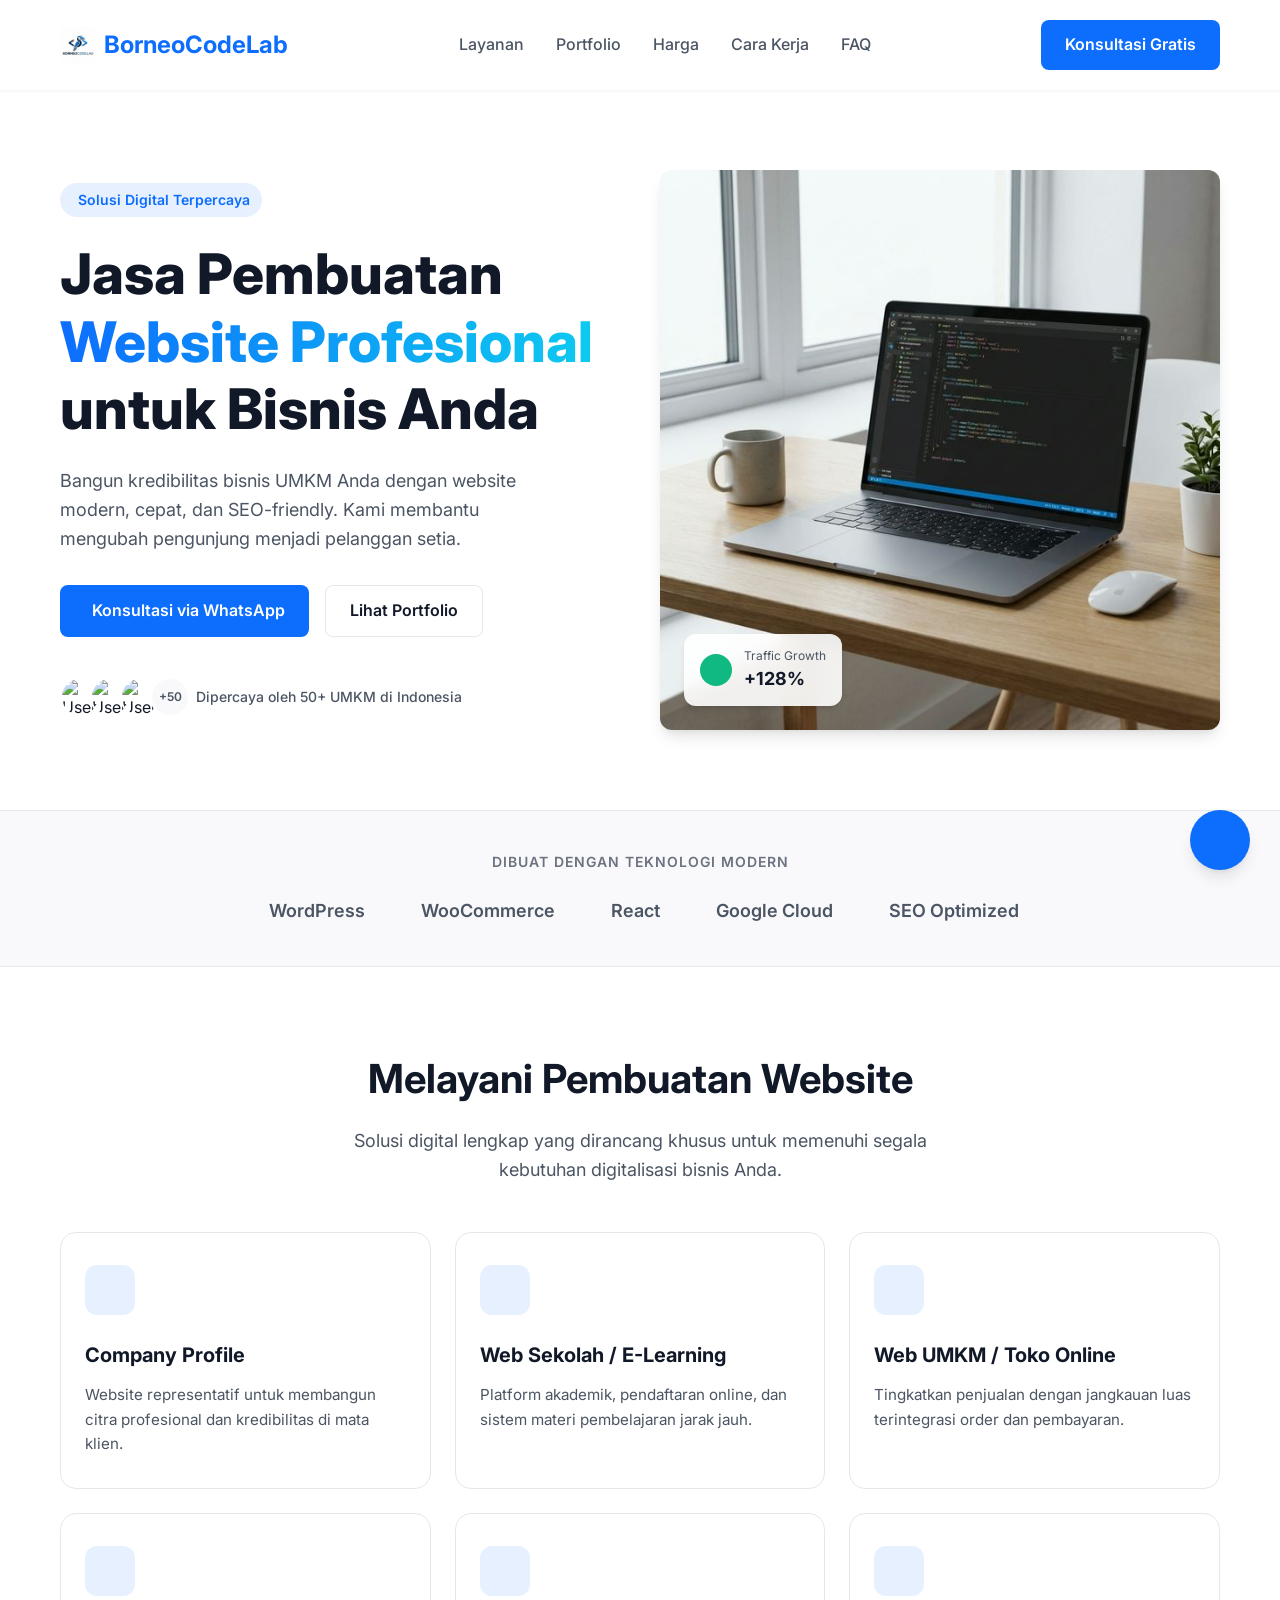
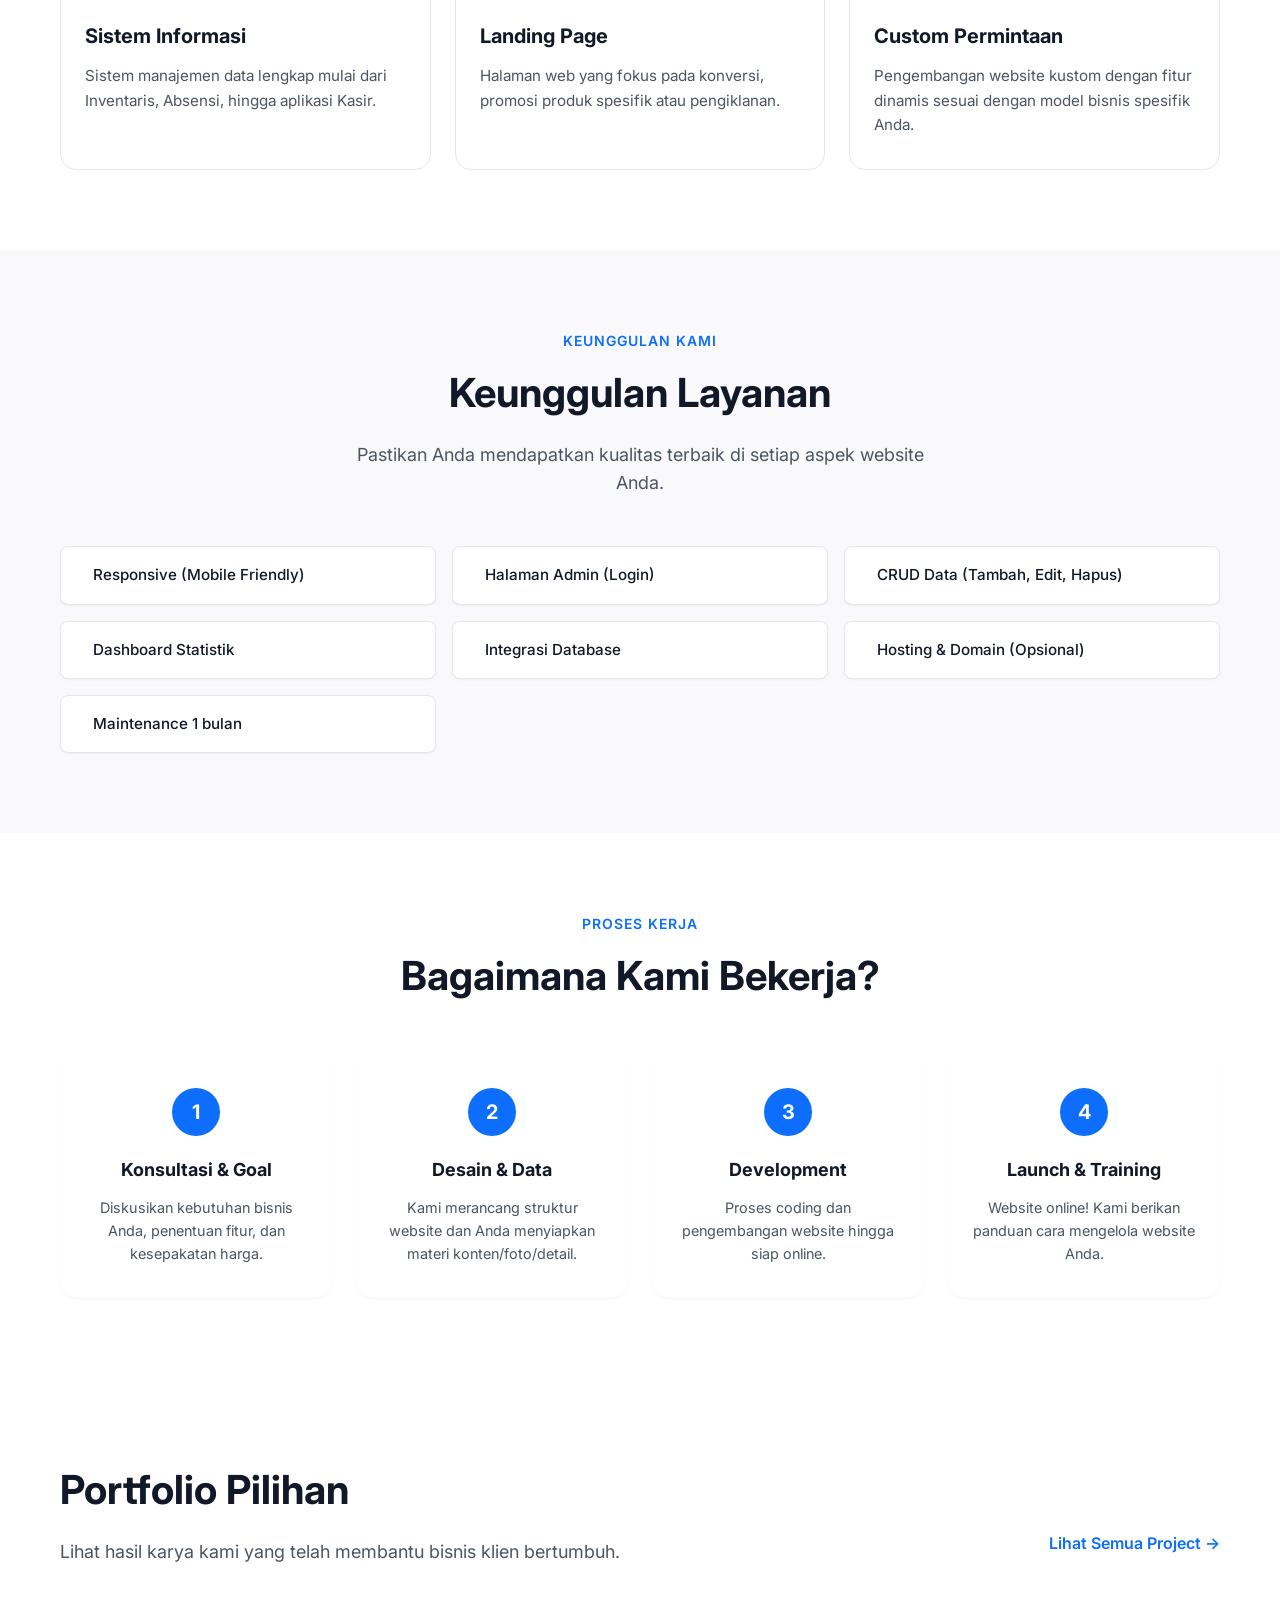
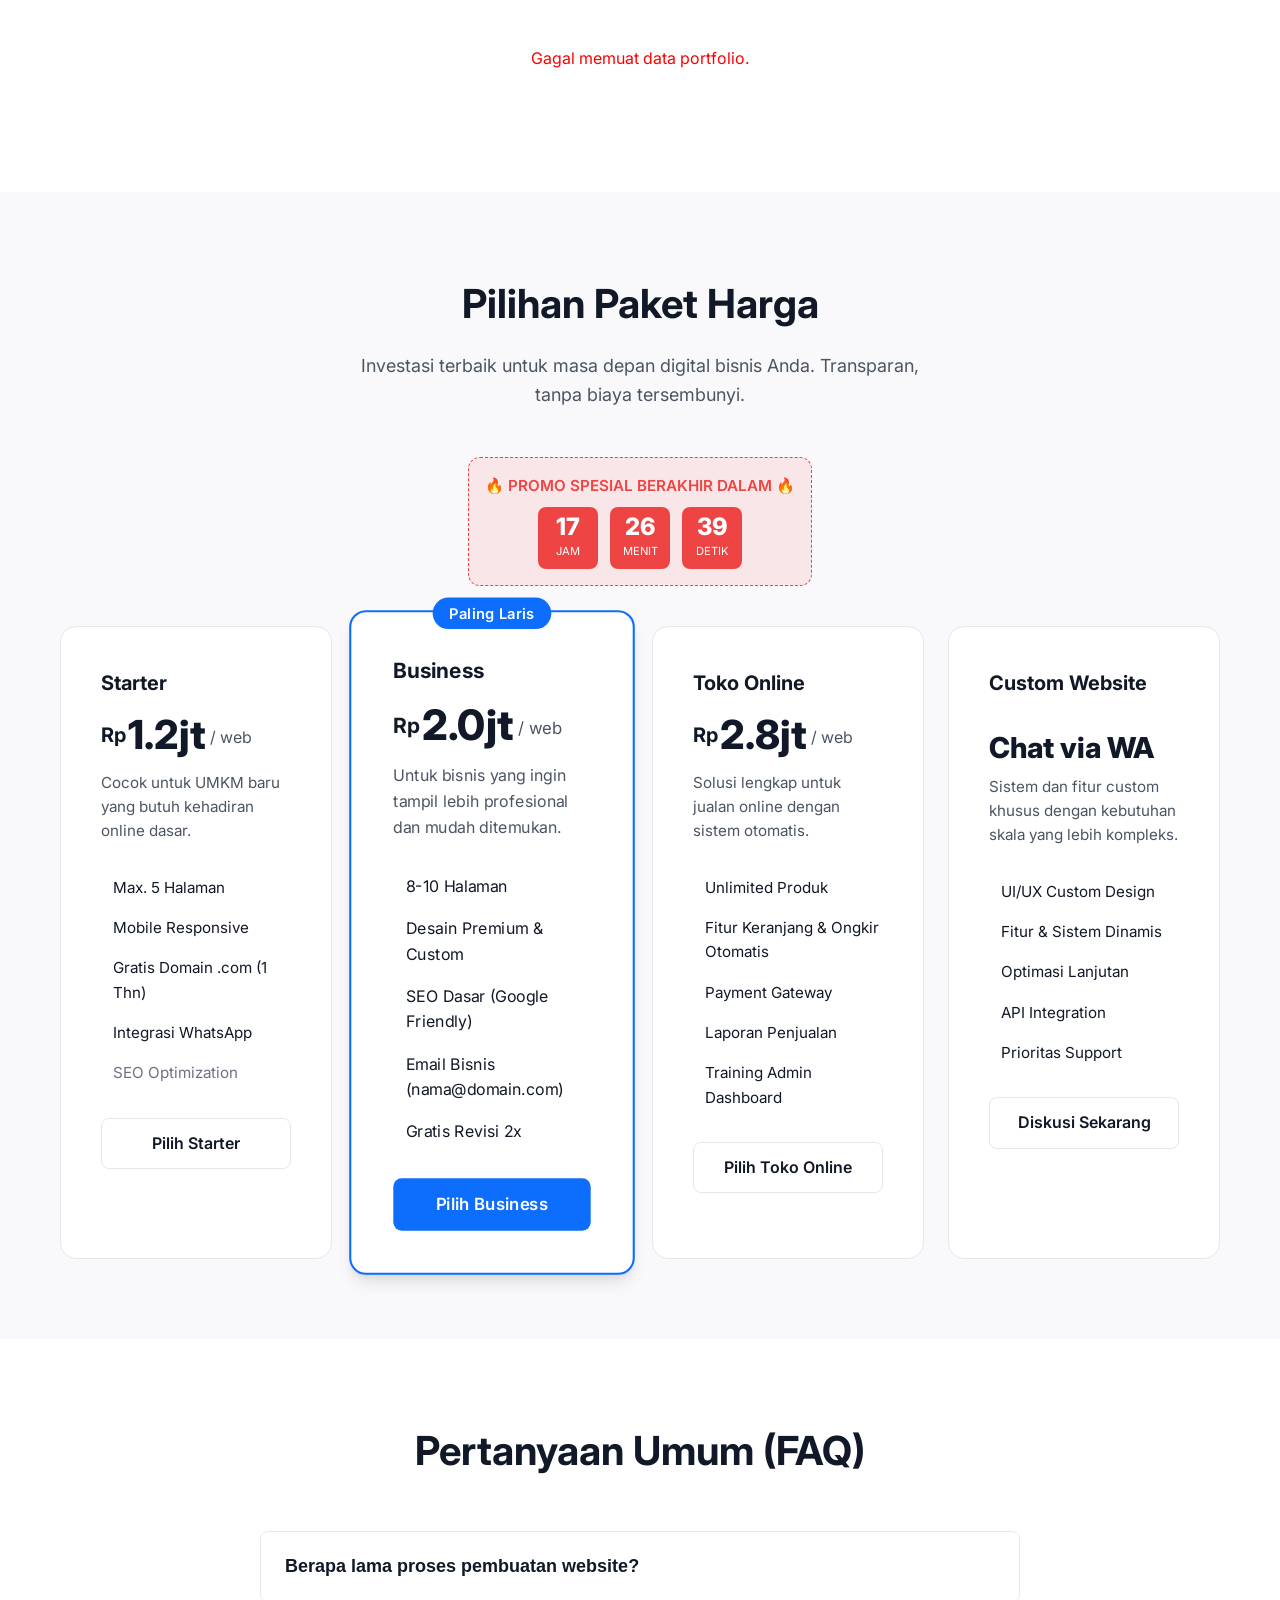
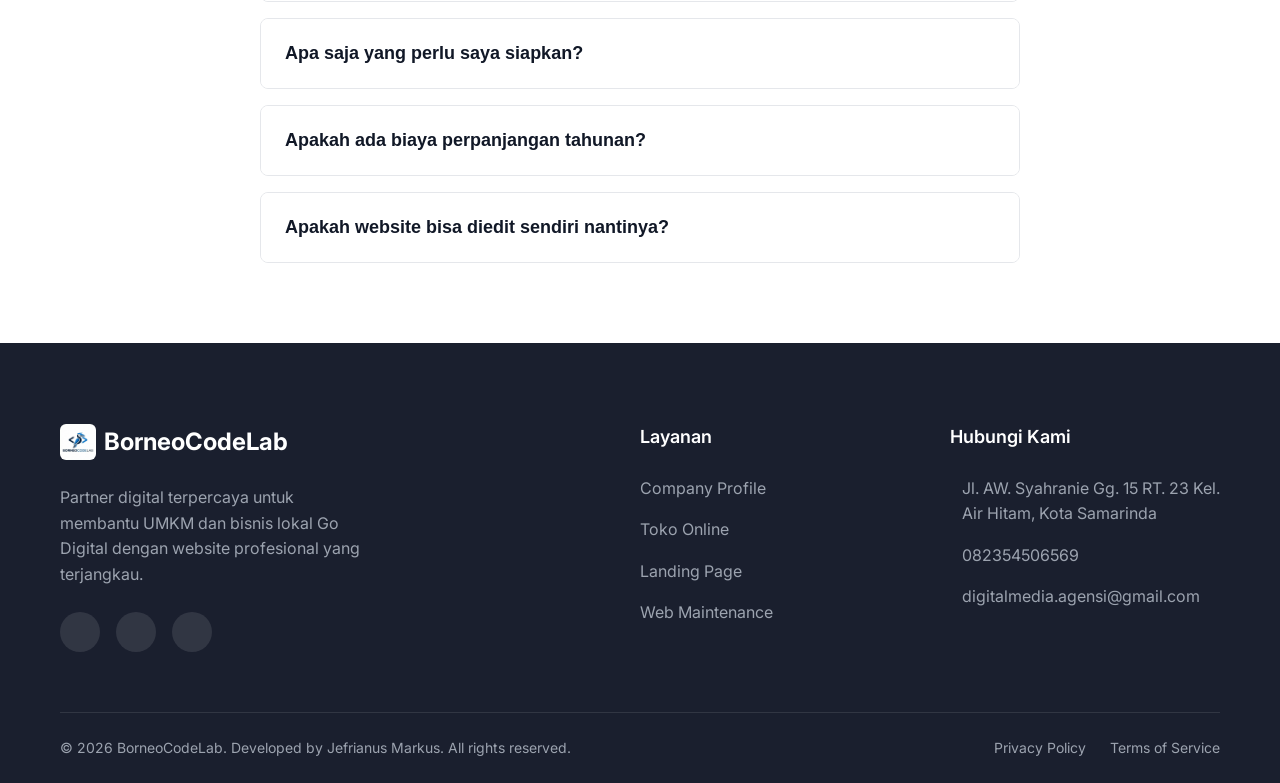
==== commit 25471e3c: "Add files via upload" ====
--- a/index.html
+++ b/index.html
@@ -210,51 +210,10 @@
                 <a href="#" class="view-all">Lihat Semua Project &rarr;</a>
             </div>
 
-            <div class="portfolio-grid">
-                <!-- Portfolio 1 -->
-                <div class="portfolio-card">
-                    <div class="portfolio-image">
-                        <img src="https://picsum.photos/seed/cake/600/400" alt="Cake Shop">
-                    </div>
-                    <div class="portfolio-content">
-                        <span class="tag">TOKO ONLINE</span>
-                        <h3>Cake Shop Delight</h3>
-                        <p>Website toko kue dengan fitur pemesanan custom dan integrasi WhatsApp.</p>
-                        <div class="tags">
-                            <span>WordPress</span>
-                            <span>WooCommerce</span>
-                        </div>
-                    </div>
-                </div>
-                <!-- Portfolio 2 -->
-                <div class="portfolio-card">
-                    <div class="portfolio-image">
-                        <img src="https://picsum.photos/seed/travel/600/400" alt="Travel Agency">
-                    </div>
-                    <div class="portfolio-content">
-                        <span class="tag">COMPANY PROFILE</span>
-                        <h3>Nusantara Travel</h3>
-                        <p>Website profil perusahaan travel dengan galeri destinasi yang menawan.</p>
-                        <div class="tags">
-                            <span>HTML/CSS</span>
-                            <span>Bootstrap</span>
-                        </div>
-                    </div>
-                </div>
-                <!-- Portfolio 3 -->
-                <div class="portfolio-card">
-                    <div class="portfolio-image">
-                        <img src="https://picsum.photos/seed/tech/600/400" alt="Digital Printing">
-                    </div>
-                    <div class="portfolio-content">
-                        <span class="tag">LANDING PAGE</span>
-                        <h3>Digital Printing Pro</h3>
-                        <p>Landing page konversi tinggi untuk jasa percetakan digital kilat.</p>
-                        <div class="tags">
-                            <span>React</span>
-                            <span>Tailwind</span>
-                        </div>
-                    </div>
+            <div class="portfolio-grid" id="portfolioGrid">
+                <!-- Portfolios will be loaded here dynamically from backend -->
+                <div class="text-center" style="grid-column: 1 / -1; padding: 40px; color: var(--text-muted);">
+                    Loading portfolios...
                 </div>
             </div>
         </div>
@@ -266,6 +225,26 @@
             <div class="section-header">
                 <h2>Pilihan Paket Harga</h2>
                 <p>Investasi terbaik untuk masa depan digital bisnis Anda. Transparan, tanpa biaya tersembunyi.</p>
+            </div>
+
+            <div style="text-align: center;">
+                <div class="promo-countdown">
+                    <p>🔥 PROMO SPESIAL BERAKHIR DALAM 🔥</p>
+                    <div class="timer">
+                        <div class="time-box">
+                            <span id="hours">00</span>
+                            <small>Jam</small>
+                        </div>
+                        <div class="time-box">
+                            <span id="minutes">00</span>
+                            <small>Menit</small>
+                        </div>
+                        <div class="time-box">
+                            <span id="seconds">00</span>
+                            <small>Detik</small>
+                        </div>
+                    </div>
+                </div>
             </div>
 
             <div class="pricing-grid">
@@ -334,6 +313,26 @@
 
                     <a href="https://wa.me/6282354506569?text=Halo%20Jefri%2C%20saya%20tertarik%20dengan%20paket%20website%20Toko%20Online."
                         class="btn btn-outline" target="_blank">Pilih Toko Online</a>
+                </div>
+
+                <!-- Pricing 4 -->
+                <div class="pricing-card">
+                    <div class="plan-name">Custom Website</div>
+                    <div class="price" style="margin-top: 12px; margin-bottom: 12px; height: 48px;">
+                        <span class="amount" style="font-size: 1.8rem;">Chat via WA</span>
+                    </div>
+                    <p class="plan-desc">Sistem dan fitur custom khusus dengan kebutuhan skala yang lebih kompleks.</p>
+
+                    <ul class="features">
+                        <li><i class="ph-fill ph-check-circle"></i> UI/UX Custom Design</li>
+                        <li><i class="ph-fill ph-check-circle"></i> Fitur & Sistem Dinamis</li>
+                        <li><i class="ph-fill ph-check-circle"></i> Optimasi Lanjutan</li>
+                        <li><i class="ph-fill ph-check-circle"></i> API Integration</li>
+                        <li><i class="ph-fill ph-check-circle"></i> Prioritas Support</li>
+                    </ul>
+
+                    <a href="https://wa.me/6282354506569?text=Halo%20Jefri%2C%20saya%20tertarik%20diskusi%20untuk%20pembuatan%20Custom%20Website."
+                        class="btn btn-outline" target="_blank">Diskusi Sekarang</a>
                 </div>
             </div>
         </div>
@@ -403,9 +402,12 @@
                 <p>Partner digital terpercaya untuk membantu UMKM dan bisnis lokal Go Digital dengan website profesional
                     yang terjangkau.</p>
                 <div class="social-icons">
-                    <a href="#"><i class="ph ph-twitter-logo"></i></a>
-                    <a href="#"><i class="ph ph-instagram-logo"></i></a>
-                    <a href="#"><i class="ph ph-linkedin-logo"></i></a>
+                    <a href="https://www.facebook.com/jefry195" target="_blank" aria-label="Facebook"><i
+                            class="ph ph-facebook-logo"></i></a>
+                    <a href="https://www.instagram.com/jefry195" target="_blank" aria-label="Instagram"><i
+                            class="ph ph-instagram-logo"></i></a>
+                    <a href="https://www.linkedin.com/in/jefrianus-markus" target="_blank" aria-label="LinkedIn"><i
+                            class="ph ph-linkedin-logo"></i></a>
                 </div>
             </div>
 
@@ -422,7 +424,8 @@
             <div class="footer-col">
                 <h3>Hubungi Kami</h3>
                 <ul class="contact-info">
-                    <li><i class="ph-fill ph-map-pin"></i> Jl. AW. Syahranie Gg. 15 RT. 23 Kel. Air Hitam</li>
+                    <li><i class="ph-fill ph-map-pin"></i> Jl. AW. Syahranie Gg. 15 RT. 23 Kel. Air Hitam, Kota
+                        Samarinda</li>
                     <li><i class="ph-fill ph-phone"></i> 082354506569</li>
                     <li><i class="ph-fill ph-envelope-simple"></i> digitalmedia.agensi@gmail.com</li>
                 </ul>
@@ -433,17 +436,36 @@
             <div class="footer-bottom">
                 <p>&copy; 2026 BorneoCodeLab. Developed by Jefrianus Markus. All rights reserved.</p>
                 <div class="footer-links">
-                    <a href="#">Privacy Policy</a>
-                    <a href="#">Terms of Service</a>
+                    <a href="privacy-policy.html">Privacy Policy</a>
+                    <a href="terms-of-service.html">Terms of Service</a>
                 </div>
             </div>
         </div>
     </footer>
 
-    <!-- Floating WhatsApp -->
-    <a href="https://wa.me/6282354506569" class="floating-wa" target="_blank">
-        <i class="ph-fill ph-whatsapp-logo"></i>
-    </a>
+    <!-- Floating AI Chatbot -->
+    <div class="ai-chatbot-container">
+        <button class="chatbot-toggle-btn" id="chatbotToggleBtn" aria-label="Buka Chatbot FAQ">
+            <i class="ph-fill ph-chat-circle-dots"></i>
+        </button>
+        <div class="chatbot-window" id="chatbotWindow">
+            <div class="chatbot-header">
+                <h3>Asisten AI Jefri</h3>
+                <button id="chatbotCloseBtn" aria-label="Tutup Chatbot"><i class="ph ph-x"></i></button>
+            </div>
+            <div class="chatbot-messages" id="chatbotMessages">
+                <div class="message ai-message">
+                    Halo! Saya Asisten AI Jefri. Ada pertanyaan soal layanan, harga, atau cara kerja BorneoCodeLab?
+                    Silakan tanya saya!
+                </div>
+            </div>
+            <div class="chatbot-input">
+                <input type="text" id="chatbotInput" placeholder="Ketik pesan Anda di sini...">
+                <button id="chatbotSendBtn" aria-label="Kirim Pesan"><i
+                        class="ph-fill ph-paper-plane-right"></i></button>
+            </div>
+        </div>
+    </div>
 
     <script src="js/script.js"></script>
 </body>
--- a/css/style.css
+++ b/css/style.css
@@ -603,9 +603,66 @@
 
 .pricing-grid {
     display: grid;
-    grid-template-columns: repeat(3, 1fr);
-    gap: 32px;
-    align-items: center;
+    grid-template-columns: repeat(4, 1fr);
+    gap: 24px;
+    align-items: stretch;
+    /* Make all cards same height */
+}
+
+.price-original-wrap {
+    margin-bottom: -5px;
+}
+
+.price-original {
+    text-decoration: line-through;
+    color: #ef4444;
+    font-size: 1rem;
+    font-weight: 500;
+}
+
+.promo-countdown {
+    text-align: center;
+    margin-bottom: 40px;
+    background: rgba(239, 68, 68, 0.1);
+    color: #ef4444;
+    padding: 16px;
+    border-radius: 12px;
+    display: inline-block;
+    border: 1px dashed #ef4444;
+}
+
+.promo-countdown p {
+    font-weight: 600;
+    margin-bottom: 8px;
+    font-size: 0.95rem;
+}
+
+.timer {
+    display: flex;
+    gap: 12px;
+    justify-content: center;
+}
+
+.time-box {
+    background: #ef4444;
+    color: white;
+    padding: 8px 12px;
+    border-radius: 8px;
+    display: flex;
+    flex-direction: column;
+    min-width: 60px;
+}
+
+.time-box span {
+    font-size: 1.5rem;
+    font-weight: 800;
+    line-height: 1;
+}
+
+.time-box small {
+    font-size: 0.7rem;
+    text-transform: uppercase;
+    margin-top: 4px;
 }
 
 .pricing-card {
@@ -865,14 +922,18 @@
     color: var(--white);
 }
 
-/* Floating WA */
-.floating-wa {
+/* Floating AI Chatbot */
+.ai-chatbot-container {
     position: fixed;
     bottom: 30px;
     right: 30px;
+    z-index: 1000;
+}
+
+.chatbot-toggle-btn {
     width: 60px;
     height: 60px;
-    background-color: #25d366;
+    background-color: var(--primary-color);
     color: white;
     border-radius: 50%;
     display: flex;
@@ -880,12 +941,138 @@
     justify-content: center;
     font-size: 2rem;
     box-shadow: var(--shadow-lg);
-    z-index: 1000;
+    border: none;
+    cursor: pointer;
     transition: transform 0.3s ease;
 }
 
-.floating-wa:hover {
+.chatbot-toggle-btn:hover {
     transform: scale(1.1);
+}
+
+.chatbot-window {
+    position: absolute;
+    bottom: 80px;
+    right: 0;
+    width: 350px;
+    height: 450px;
+    background-color: var(--white);
+    border-radius: 16px;
+    box-shadow: 0 10px 25px rgba(0, 0, 0, 0.2);
+    display: flex;
+    flex-direction: column;
+    overflow: hidden;
+    transform: translateY(20px);
+    opacity: 0;
+    visibility: hidden;
+    transition: all 0.3s ease;
+    border: 1px solid var(--border-color);
+}
+
+.chatbot-window.active {
+    transform: translateY(0);
+    opacity: 1;
+    visibility: visible;
+}
+
+.chatbot-header {
+    background-color: var(--primary-color);
+    color: var(--white);
+    padding: 16px 20px;
+    display: flex;
+    justify-content: space-between;
+    align-items: center;
+}
+
+.chatbot-header h3 {
+    font-size: 1.1rem;
+    font-weight: 600;
+    margin: 0;
+}
+
+.chatbot-header button {
+    background: none;
+    border: none;
+    color: var(--white);
+    font-size: 1.2rem;
+    cursor: pointer;
+    display: flex;
+}
+
+.chatbot-messages {
+    flex-grow: 1;
+    padding: 20px;
+    overflow-y: auto;
+    display: flex;
+    flex-direction: column;
+    gap: 12px;
+}
+
+.message {
+    max-width: 85%;
+    padding: 12px 16px;
+    border-radius: 12px;
+    font-size: 0.95rem;
+    line-height: 1.4;
+}
+
+.ai-message {
+    background-color: #f3f4f6;
+    color: var(--text-primary);
+    align-self: flex-start;
+    border-bottom-left-radius: 4px;
+}
+
+.user-message {
+    background-color: var(--primary-color);
+    color: var(--white);
+    align-self: flex-end;
+    border-bottom-right-radius: 4px;
+}
+
+.chatbot-input {
+    display: flex;
+    padding: 16px;
+    border-top: 1px solid var(--border-color);
+    gap: 12px;
+    background-color: var(--white);
+}
+
+.chatbot-input input {
+    flex-grow: 1;
+    border: 1px solid var(--border-color);
+    border-radius: 20px;
+    padding: 10px 16px;
+    outline: none;
+    font-size: 0.95rem;
+}
+
+.chatbot-input input:focus {
+    border-color: var(--primary-color);
+}
+
+.chatbot-input button {
+    width: 40px;
+    height: 40px;
+    background-color: var(--primary-color);
+    color: white;
+    border: none;
+    border-radius: 50%;
+    display: flex;
+    align-items: center;
+    justify-content: center;
+    cursor: pointer;
+    font-size: 1.2rem;
+    transition: background-color 0.2s;
+}
+
+.chatbot-input button:hover {
+    background-color: #0b5ed7;
+}
+
+.chatbot-input button:disabled {
+    background-color: var(--text-muted);
+    cursor: not-allowed;
 }
 
 /* Responsive */
@@ -968,4 +1155,9 @@
         align-items: flex-start;
         gap: 16px;
     }
+
+    .chatbot-window {
+        width: 300px;
+        right: -10px;
+    }
 }
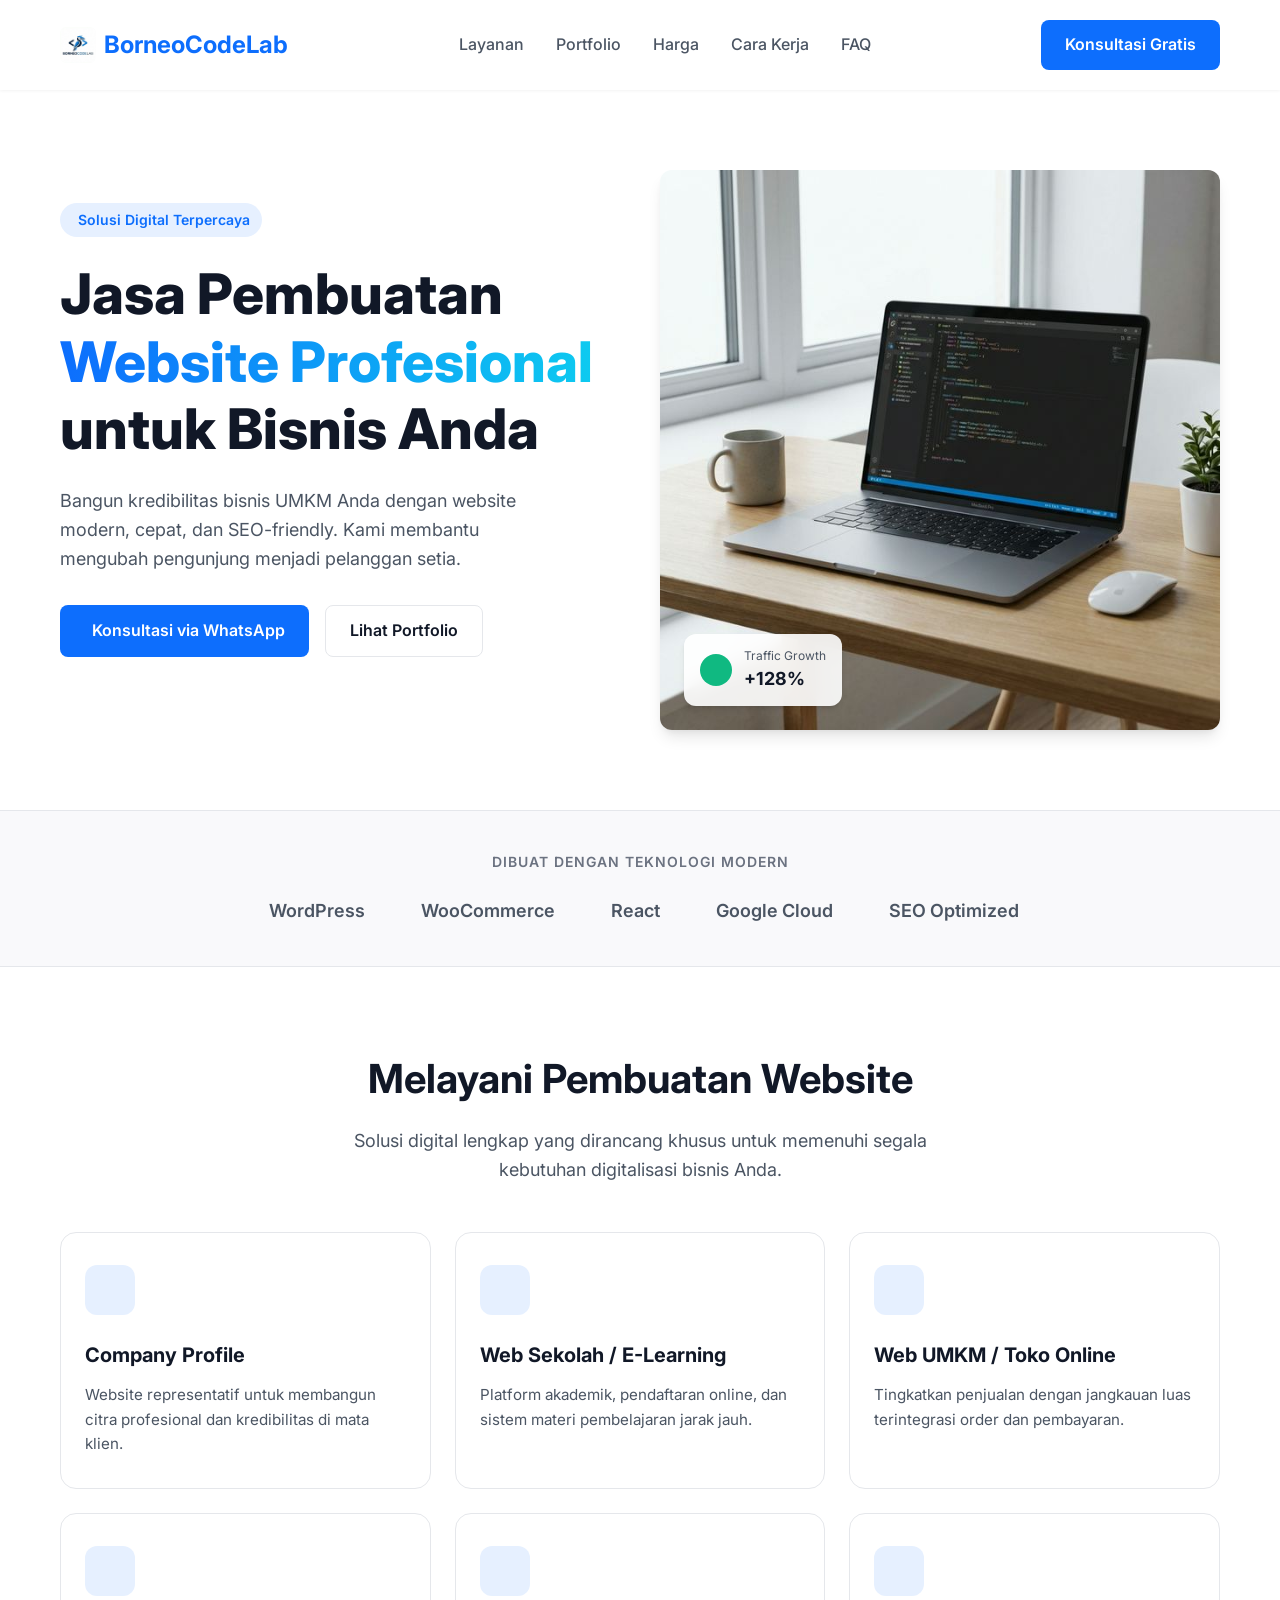
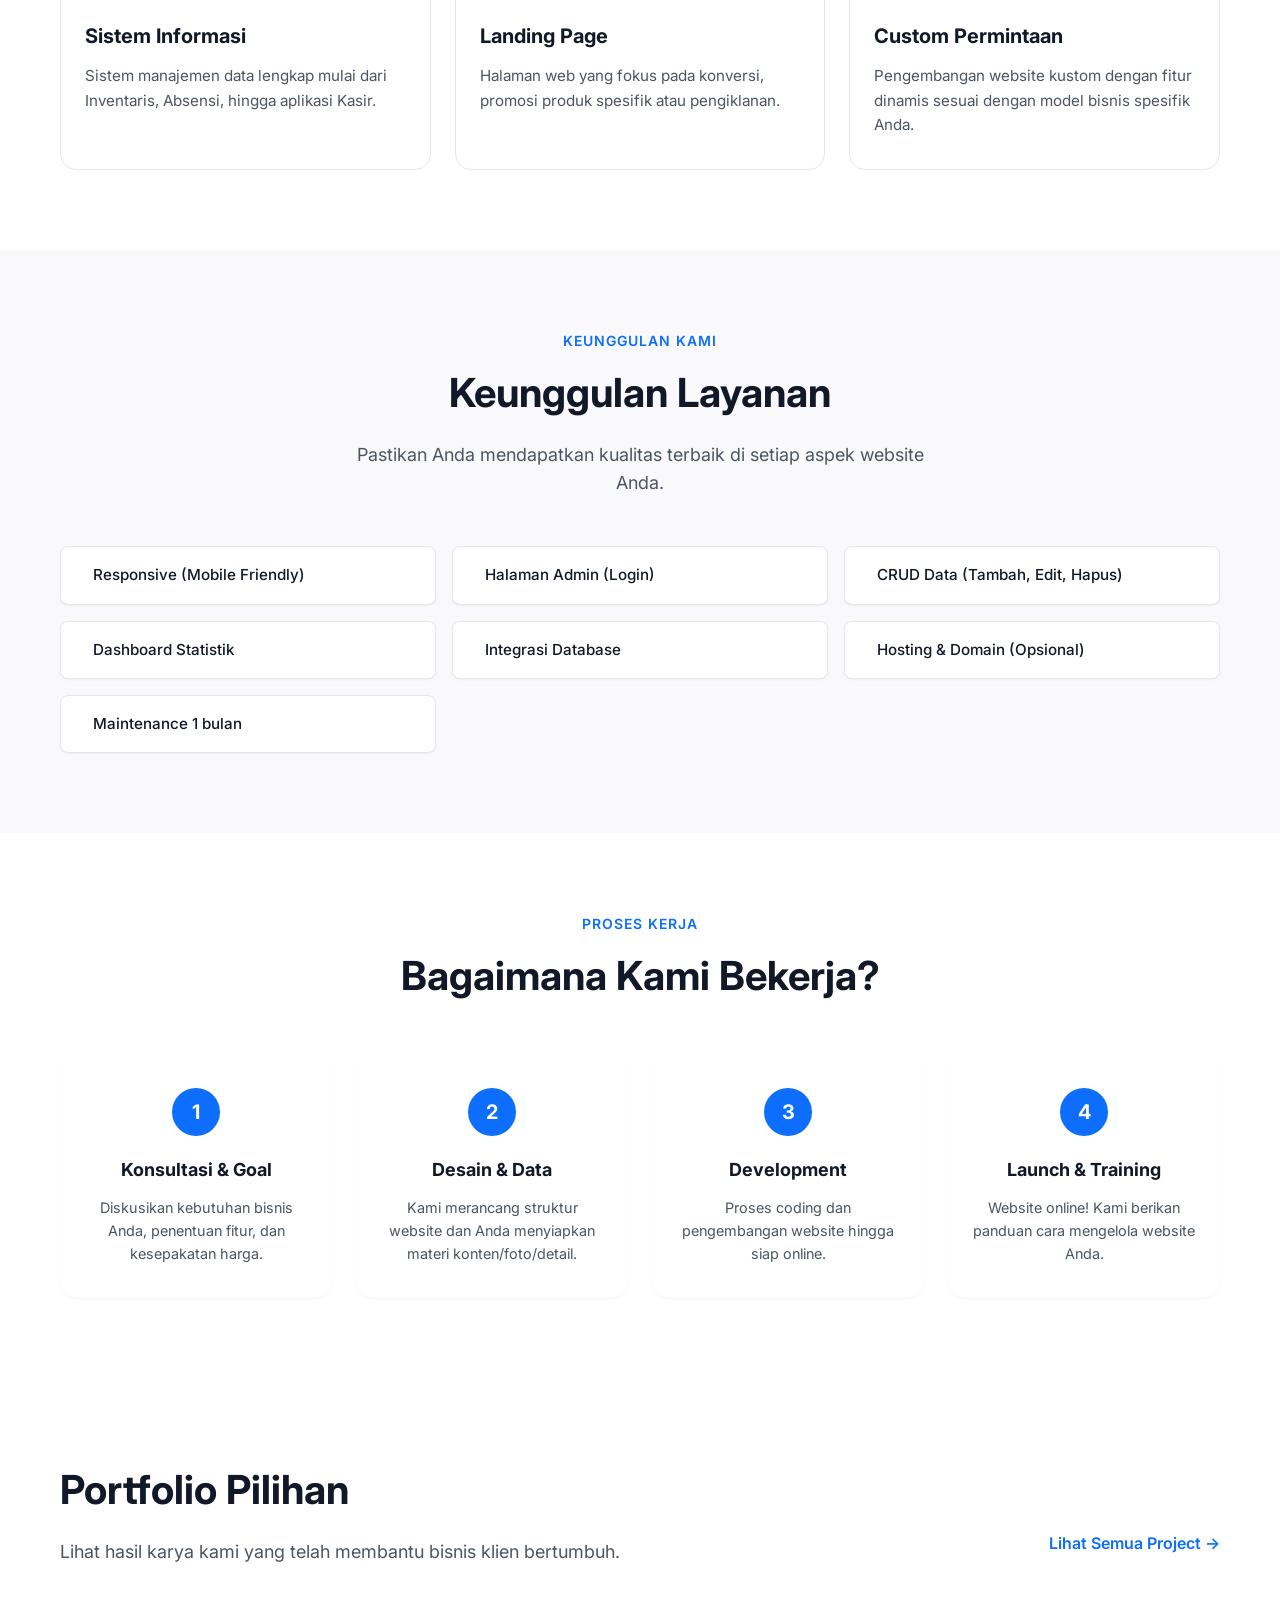
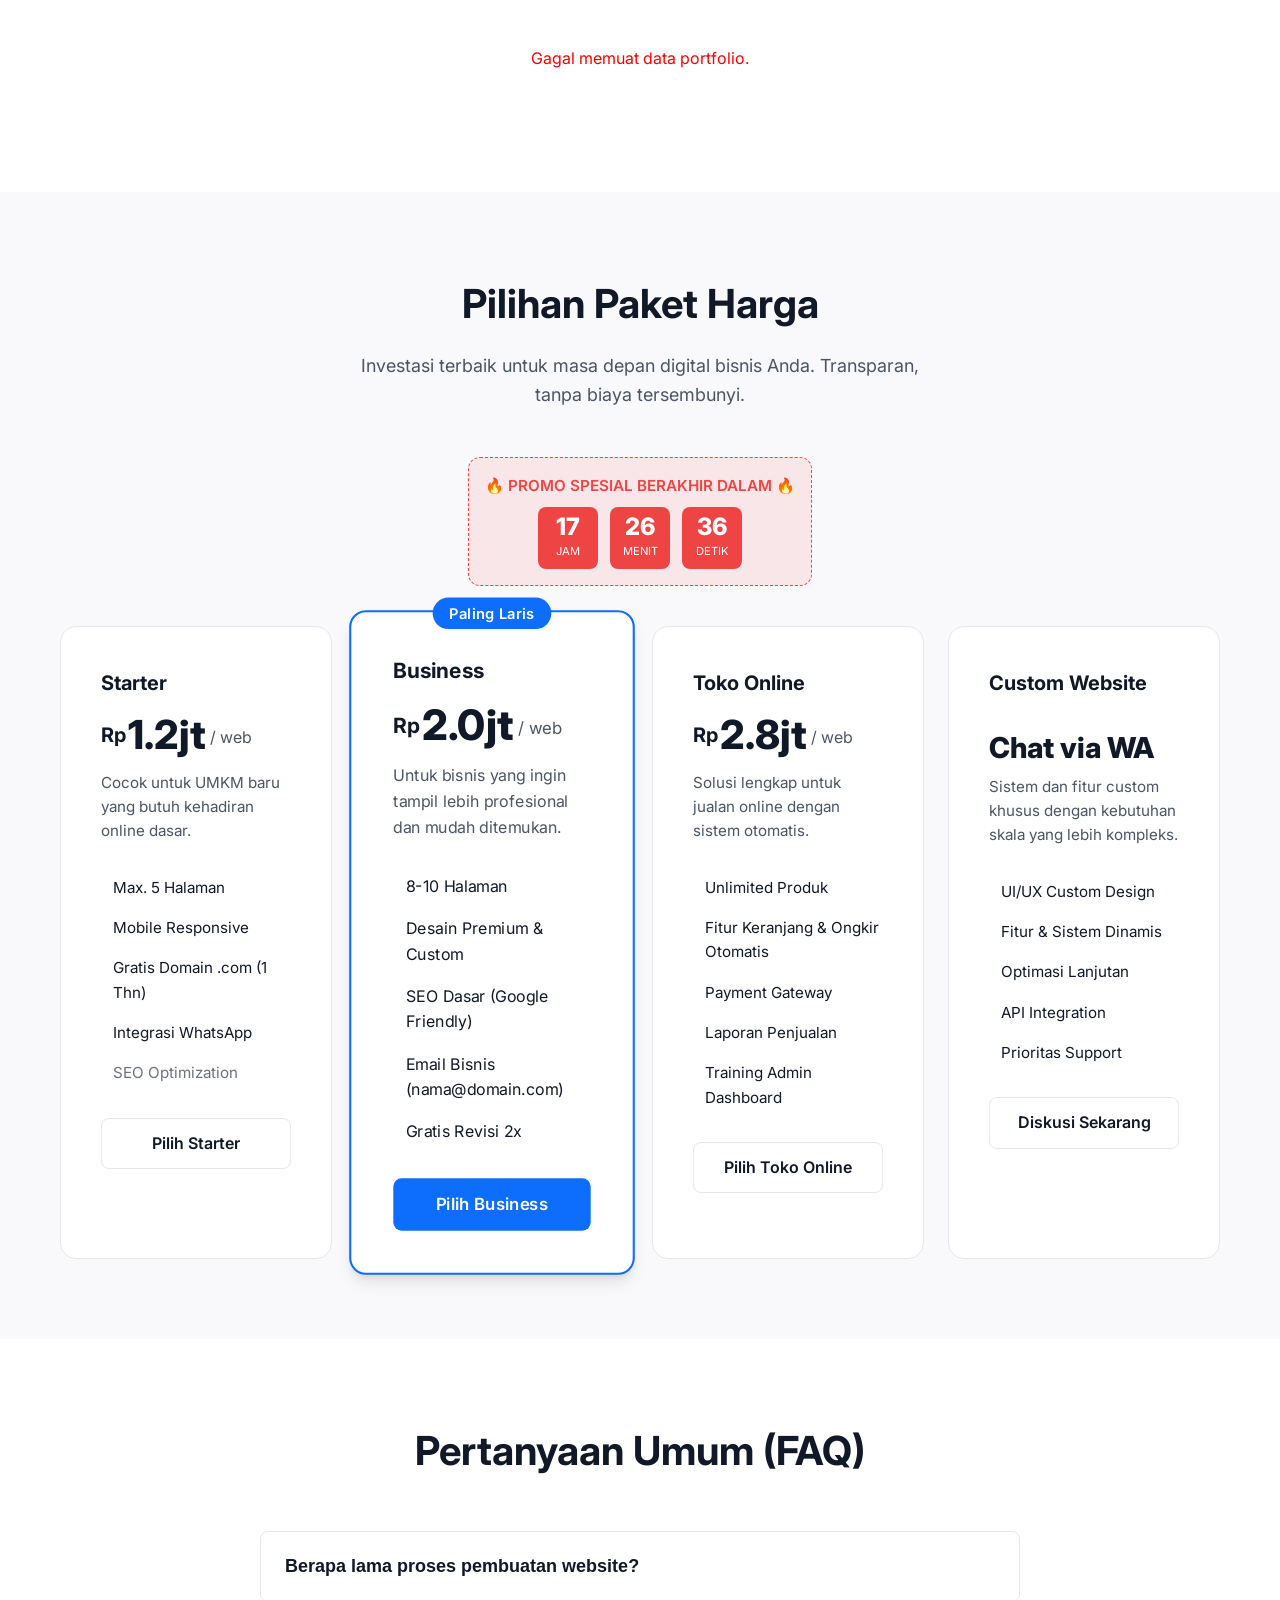
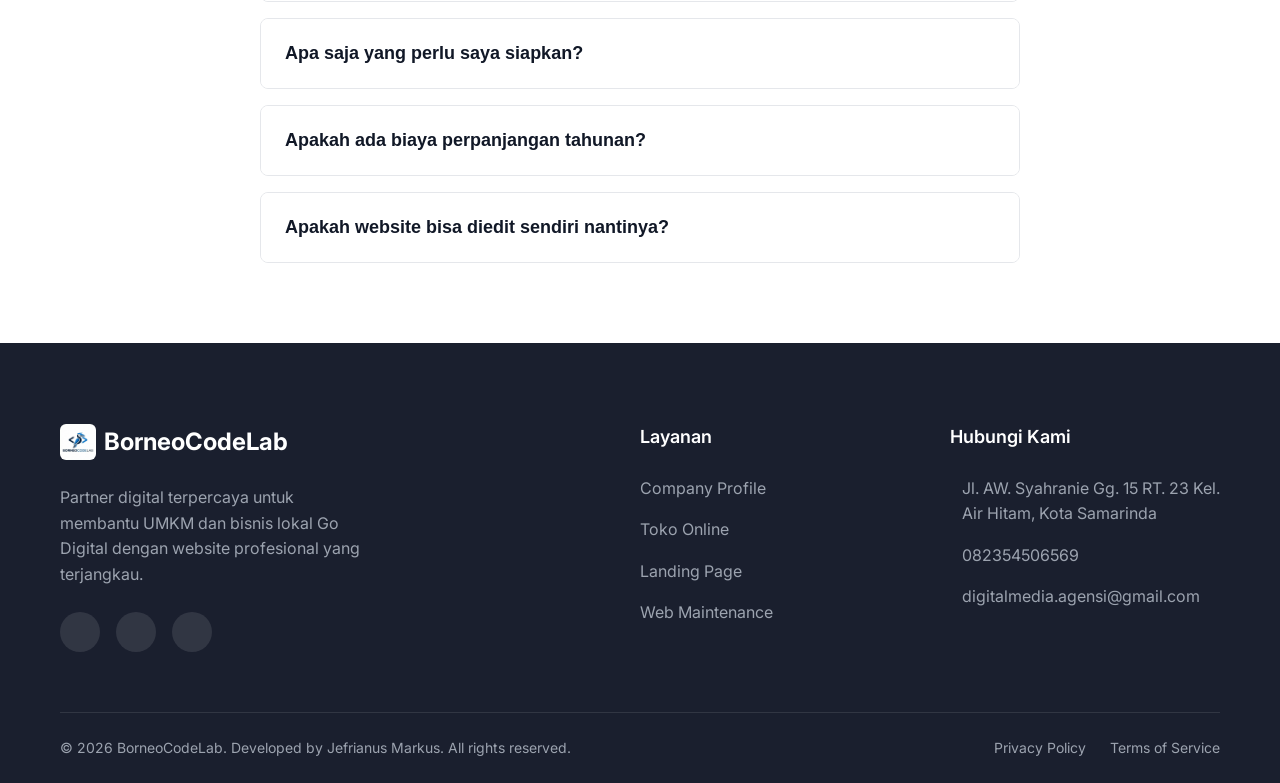
==== commit 5e412d39: "Add files via upload" ====
--- a/index.html
+++ b/index.html
@@ -12,6 +12,7 @@
     <link href="https://fonts.googleapis.com/css2?family=Inter:wght@300;400;500;600;700&display=swap" rel="stylesheet">
     <script src="https://unpkg.com/@phosphor-icons/web"></script>
     <link rel="stylesheet" href="css/style.css">
+    <link rel="icon" href="assets/logo_borneocodelab.png" type="image/png">
 </head>
 
 <body>
@@ -33,7 +34,7 @@
                 <a href="#faq">FAQ</a>
             </nav>
 
-            <a href="#kontak" class="btn btn-primary">Konsultasi Gratis</a>
+            <a href="https://wa.me/6282354506569" class="btn btn-primary" target="_blank">Konsultasi Gratis</a>
 
             <button class="mobile-menu-btn">
                 <i class="ph ph-list"></i>
@@ -59,7 +60,7 @@
                     <a href="#portfolio" class="btn btn-secondary">Lihat Portfolio</a>
                 </div>
 
-                <div class="social-proof">
+                <div class="social-proof" style="display: none;">
                     <div class="avatars">
                         <img src="https://i.pravatar.cc/100?img=1" alt="User 1">
                         <img src="https://i.pravatar.cc/100?img=3" alt="User 2">
@@ -426,8 +427,10 @@
                 <ul class="contact-info">
                     <li><i class="ph-fill ph-map-pin"></i> Jl. AW. Syahranie Gg. 15 RT. 23 Kel. Air Hitam, Kota
                         Samarinda</li>
-                    <li><i class="ph-fill ph-phone"></i> 082354506569</li>
-                    <li><i class="ph-fill ph-envelope-simple"></i> digitalmedia.agensi@gmail.com</li>
+                    <li><i class="ph-fill ph-phone"></i> <a href="tel:+6282354506569"
+                            style="color: inherit; text-decoration: none;">082354506569</a></li>
+                    <li><i class="ph-fill ph-envelope-simple"></i> <a href="mailto:digitalmedia.agensi@gmail.com"
+                            style="color: inherit; text-decoration: none;">digitalmedia.agensi@gmail.com</a></li>
                 </ul>
             </div>
         </div>
@@ -436,32 +439,34 @@
             <div class="footer-bottom">
                 <p>&copy; 2026 BorneoCodeLab. Developed by Jefrianus Markus. All rights reserved.</p>
                 <div class="footer-links">
-                    <a href="privacy-policy.html">Privacy Policy</a>
-                    <a href="terms-of-service.html">Terms of Service</a>
+                    <a href="privacy-policy">Privacy Policy</a>
+                    <a href="terms-of-service">Terms of Service</a>
                 </div>
             </div>
         </div>
     </footer>
 
-    <!-- Floating AI Chatbot -->
-    <div class="ai-chatbot-container">
-        <button class="chatbot-toggle-btn" id="chatbotToggleBtn" aria-label="Buka Chatbot FAQ">
-            <i class="ph-fill ph-chat-circle-dots"></i>
+    <!-- Floating WA Chatbot -->
+    <div class="ai-chatbot-container wa-chatbot-container">
+        <button class="chatbot-toggle-btn" id="chatbotToggleBtn" aria-label="Chat WhatsApp">
+            <i class="ph-fill ph-whatsapp-logo"></i>
         </button>
         <div class="chatbot-window" id="chatbotWindow">
-            <div class="chatbot-header">
-                <h3>Asisten AI Jefri</h3>
+            <div class="chatbot-header" style="background-color: #25D366;">
+                <h3 style="display: flex; align-items: center; gap: 8px;"><i class="ph-fill ph-whatsapp-logo"
+                        style="font-size: 1.4rem;"></i> Chat WhatsApp</h3>
                 <button id="chatbotCloseBtn" aria-label="Tutup Chatbot"><i class="ph ph-x"></i></button>
             </div>
-            <div class="chatbot-messages" id="chatbotMessages">
-                <div class="message ai-message">
-                    Halo! Saya Asisten AI Jefri. Ada pertanyaan soal layanan, harga, atau cara kerja BorneoCodeLab?
-                    Silakan tanya saya!
+            <div class="chatbot-messages" id="chatbotMessages" style="background-color: #e5ddd5;">
+                <div class="message ai-message" style="background-color: #fff; color: #111; position: relative;">
+                    Halo! 👋 Ada yang bisa kami bantu? Silakan sampaikan kebutuhan website Anda kepada kami.
+                    <span
+                        style="display: block; font-size: 0.7rem; color: #999; text-align: right; margin-top: 5px;">BorneoCodeLab</span>
                 </div>
             </div>
             <div class="chatbot-input">
                 <input type="text" id="chatbotInput" placeholder="Ketik pesan Anda di sini...">
-                <button id="chatbotSendBtn" aria-label="Kirim Pesan"><i
+                <button id="chatbotSendBtn" aria-label="Kirim Pesan ke WA" style="background-color: #25D366;"><i
                         class="ph-fill ph-paper-plane-right"></i></button>
             </div>
         </div>
--- a/css/style.css
+++ b/css/style.css
@@ -928,12 +928,14 @@
     bottom: 30px;
     right: 30px;
     z-index: 1000;
+    display: none;
+    /* Disembunyikan sementara sesuai permintaan */
 }
 
 .chatbot-toggle-btn {
     width: 60px;
     height: 60px;
-    background-color: var(--primary-color);
+    background-color: #25D366;
     color: white;
     border-radius: 50%;
     display: flex;
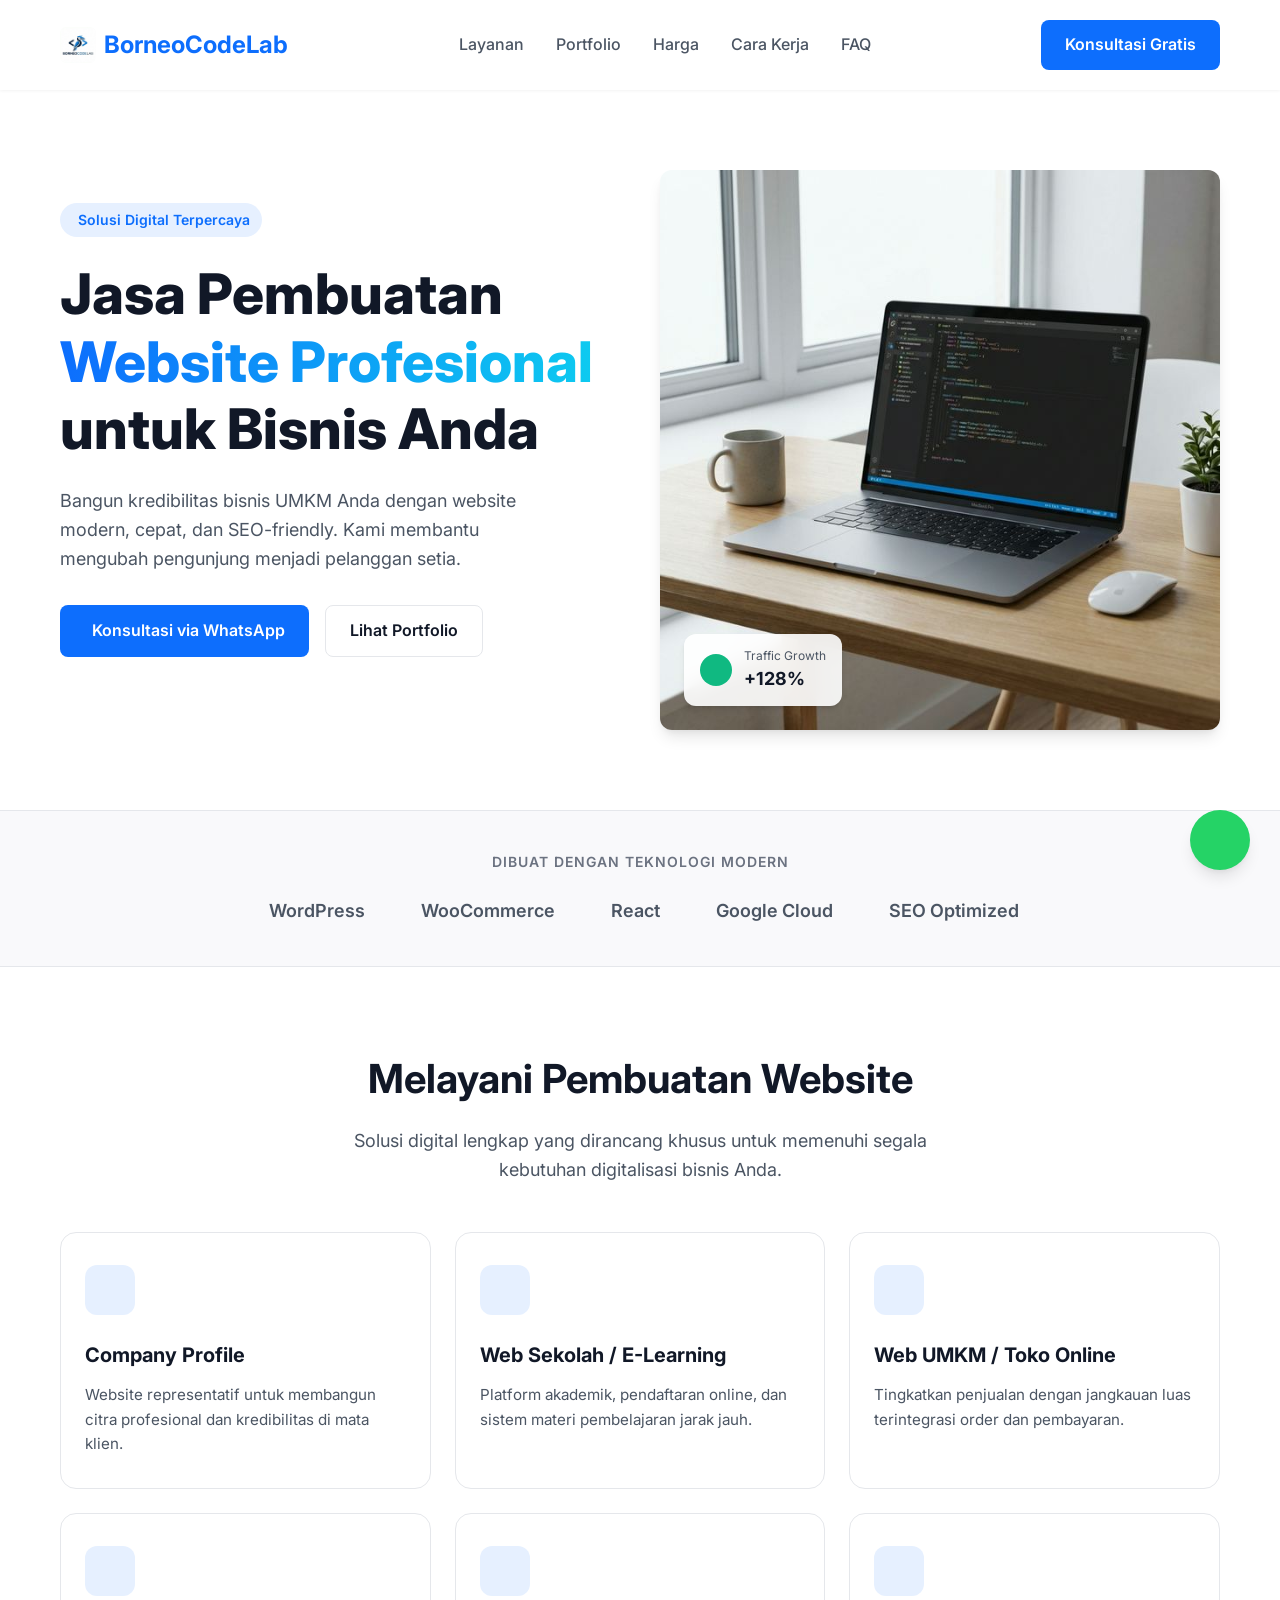
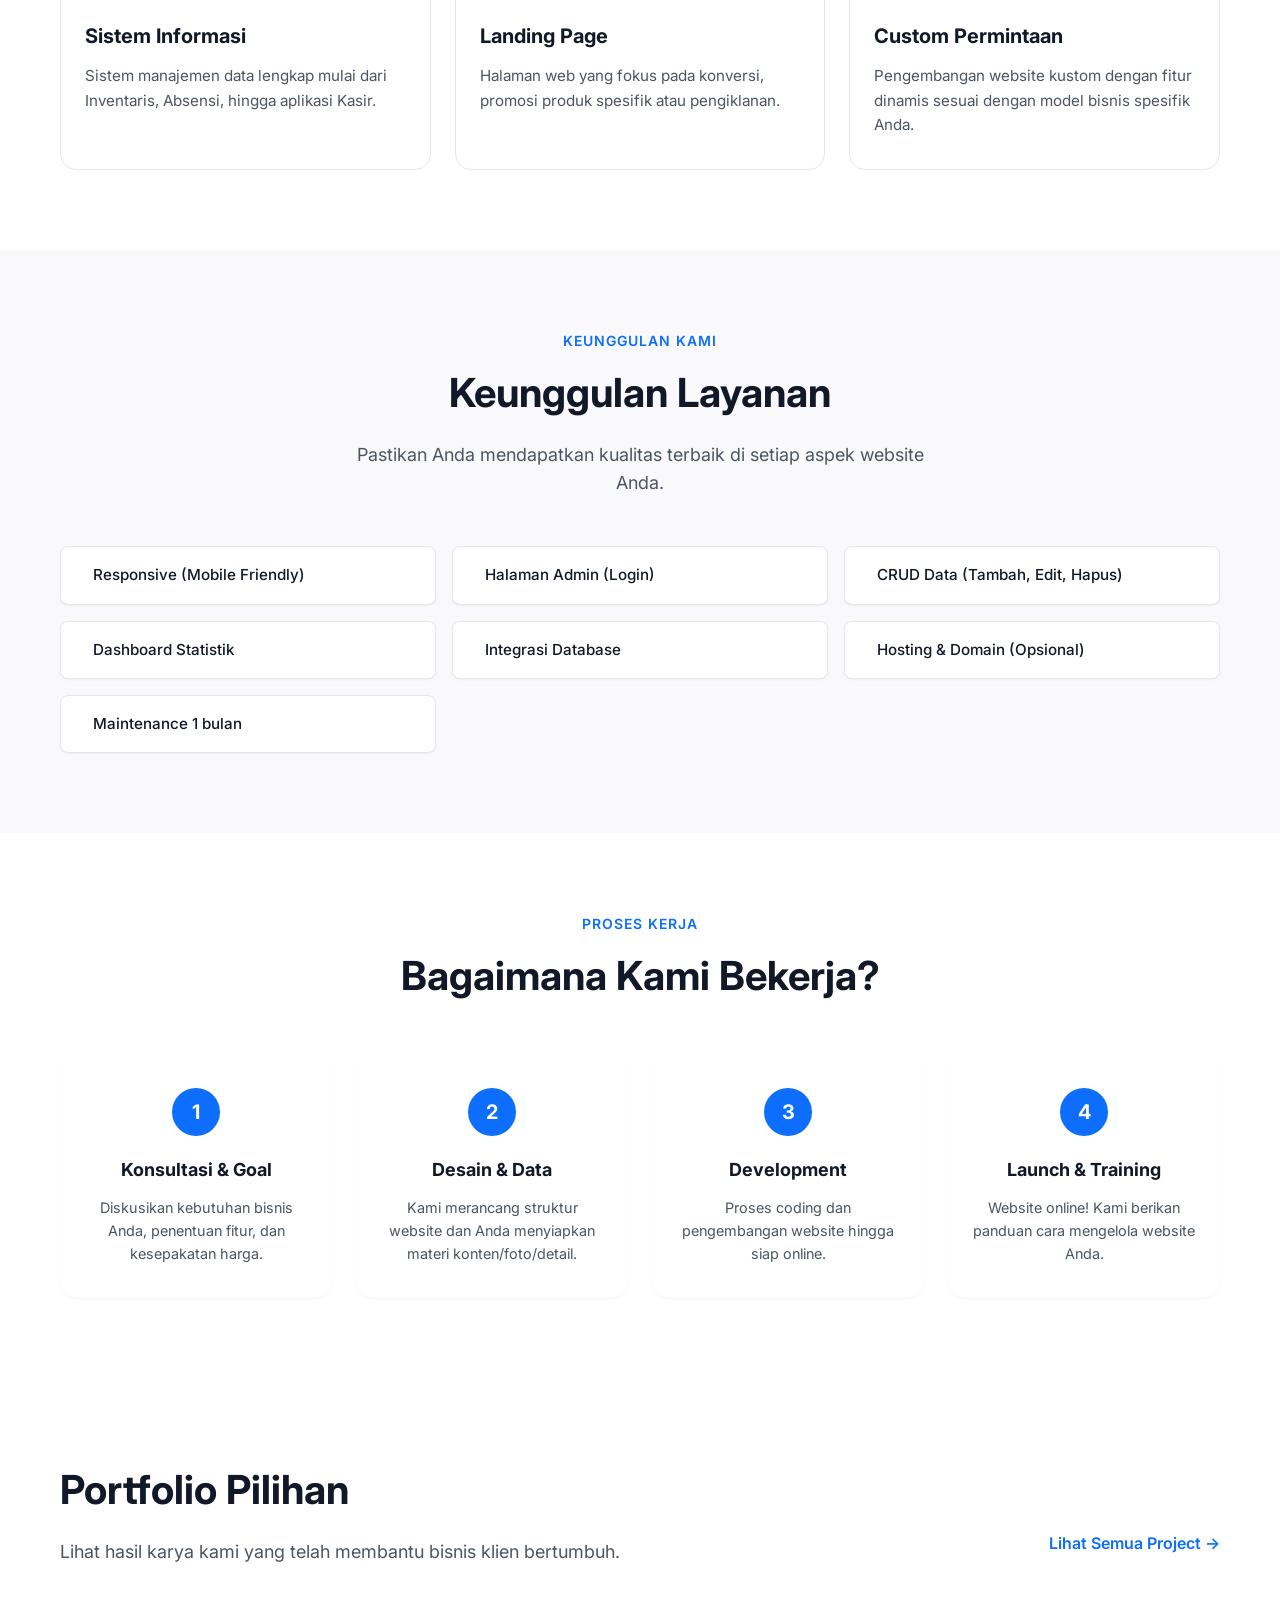
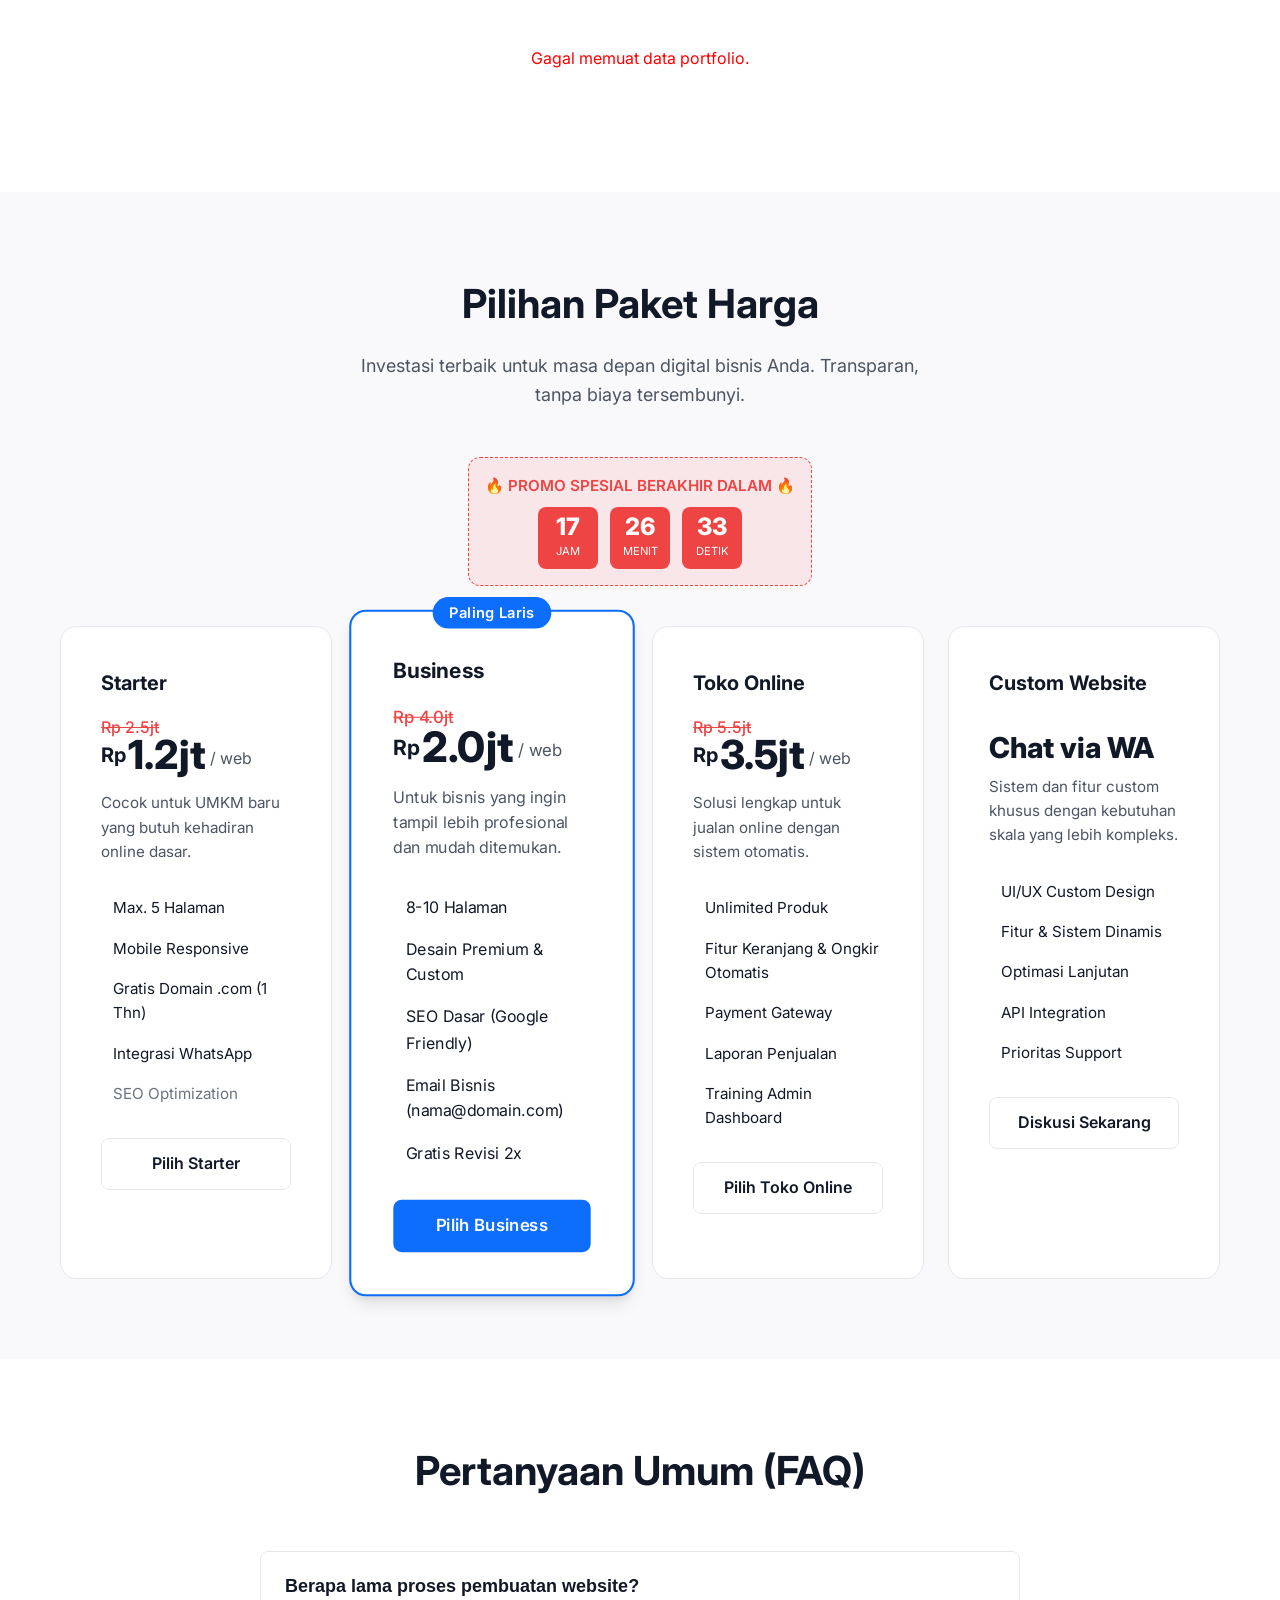
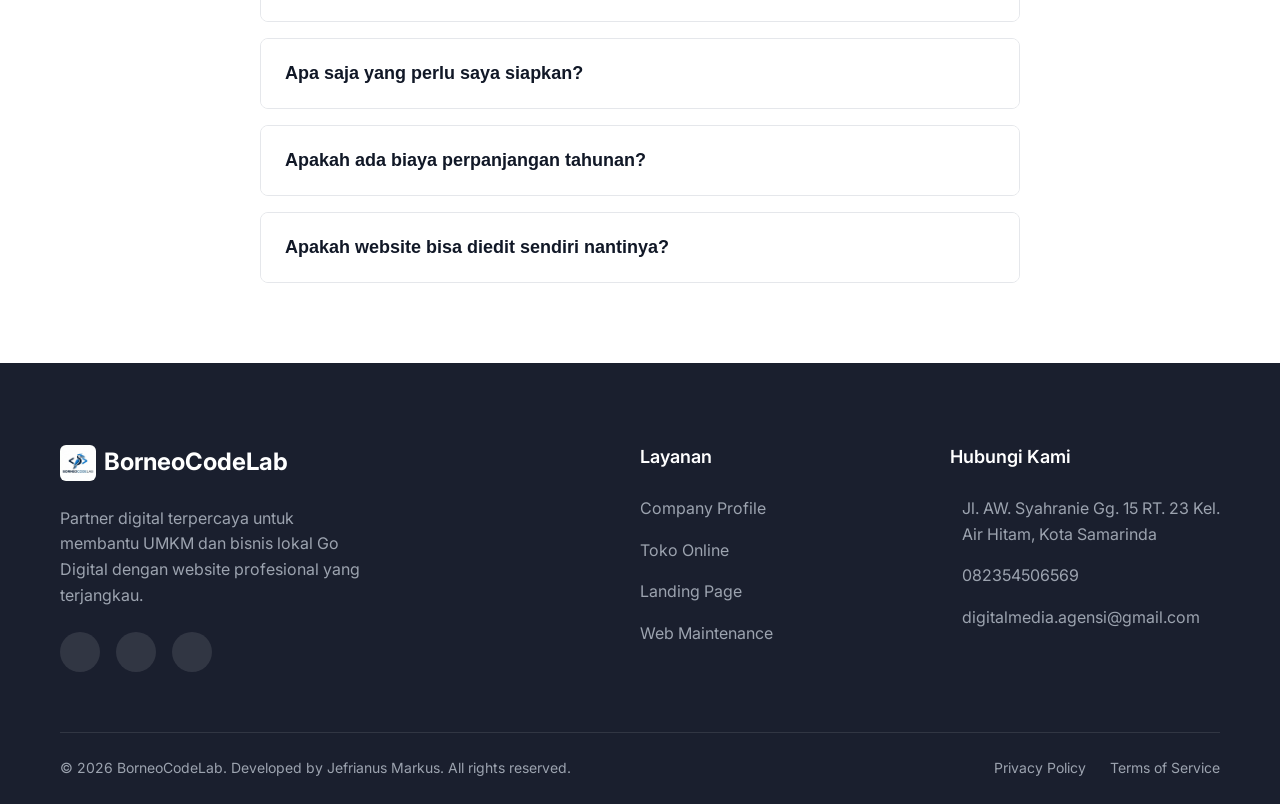
==== commit 48b55443: "Add files via upload" ====
--- a/index.html
+++ b/index.html
@@ -252,6 +252,9 @@
                 <!-- Pricing 1 -->
                 <div class="pricing-card">
                     <div class="plan-name">Starter</div>
+                    <div class="price-original-wrap">
+                        <span class="price-original">Rp 2.5jt</span>
+                    </div>
                     <div class="price">
                         <span class="currency">Rp</span>
                         <span class="amount">1.2jt</span>
@@ -275,6 +278,9 @@
                 <div class="pricing-card popular">
                     <div class="popular-badge">Paling Laris</div>
                     <div class="plan-name">Business</div>
+                    <div class="price-original-wrap">
+                        <span class="price-original">Rp 4.0jt</span>
+                    </div>
                     <div class="price">
                         <span class="currency">Rp</span>
                         <span class="amount">2.0jt</span>
@@ -297,9 +303,12 @@
                 <!-- Pricing 3 -->
                 <div class="pricing-card">
                     <div class="plan-name">Toko Online</div>
+                    <div class="price-original-wrap">
+                        <span class="price-original">Rp 5.5jt</span>
+                    </div>
                     <div class="price">
                         <span class="currency">Rp</span>
-                        <span class="amount">2.8jt</span>
+                        <span class="amount">3.5jt</span>
                         <span class="period">/ web</span>
                     </div>
                     <p class="plan-desc">Solusi lengkap untuk jualan online dengan sistem otomatis.</p>
--- a/css/style.css
+++ b/css/style.css
@@ -928,8 +928,6 @@
     bottom: 30px;
     right: 30px;
     z-index: 1000;
-    display: none;
-    /* Disembunyikan sementara sesuai permintaan */
 }
 
 .chatbot-toggle-btn {
